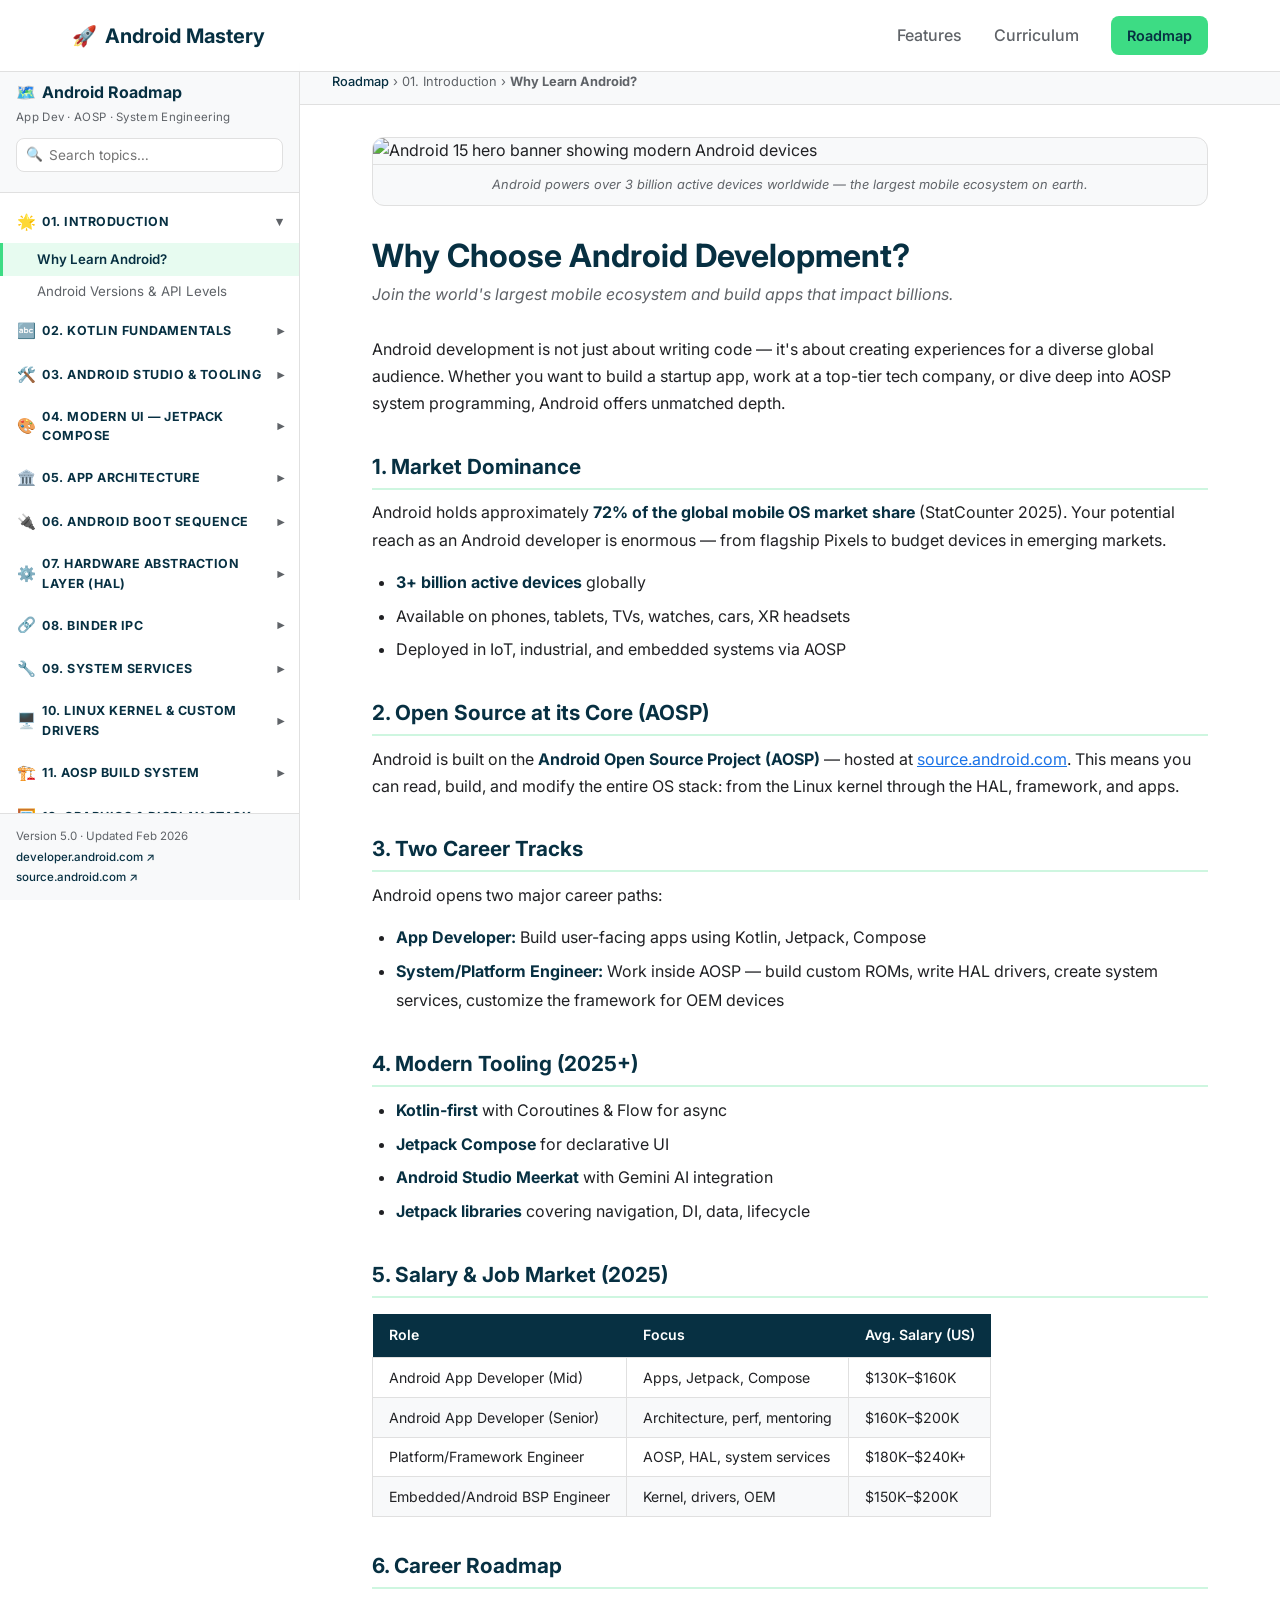
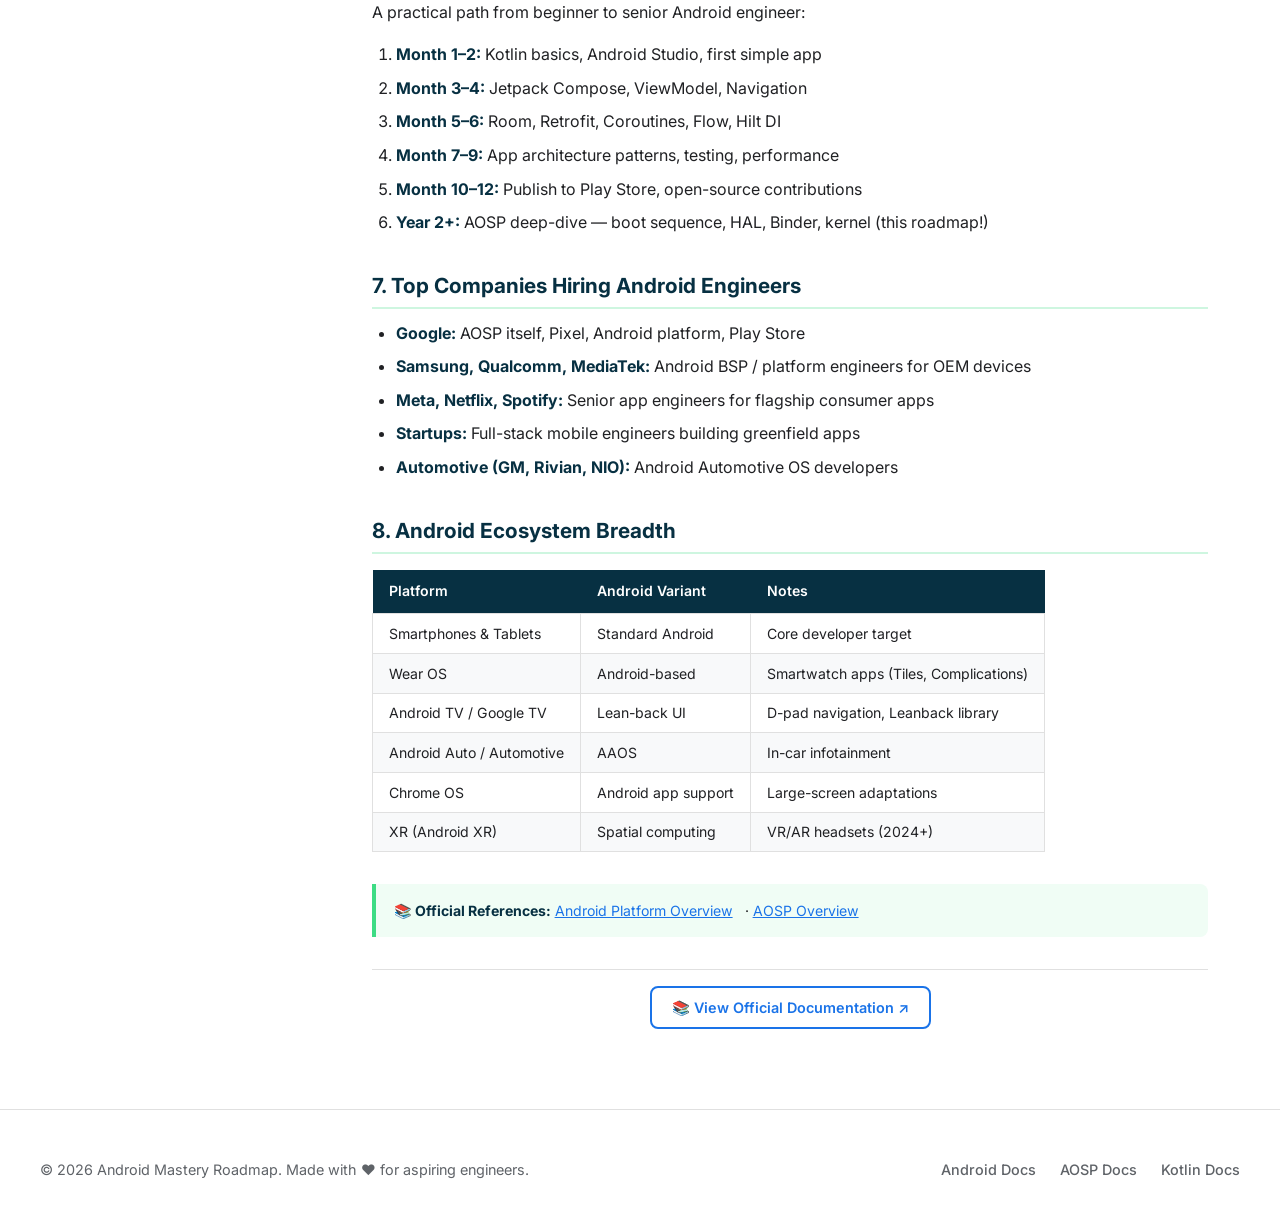
==== roadmap.html @ 329abbb8 "Initial commit for android roadmap" ====
<!DOCTYPE html>
<html lang="en">
<head>
    <meta charset="UTF-8">
    <meta name="viewport" content="width=device-width, initial-scale=1.0">
    <title>Android & AOSP Roadmap 2026 | Full Developer Guide</title>
    <link rel="stylesheet" href="css/style.css">
    <link href="https://fonts.googleapis.com/css2?family=Inter:wght@300;400;500;600;700;800&family=Fira+Code:wght@400;500&display=swap" rel="stylesheet">
</head>
<body class="roadmap-page">

    <!-- ===== NAVBAR (matches index.html) ===== -->
    <header class="navbar">
        <div class="nav-container">
            <a href="index.html" class="logo">
                <span class="logo-icon">🚀</span>
                Android Mastery
            </a>
            <nav class="nav-links">
                <a href="index.html#features">Features</a>
                <a href="index.html#curriculum">Curriculum</a>
                <a href="roadmap.html" class="btn btn-primary btn-sm">Roadmap</a>
            </nav>
        </div>
    </header>

    <!-- ===== ROADMAP APP SHELL ===== -->
    <div class="app-container">

        <!-- LEFT SIDEBAR — Table of Contents -->
        <aside class="sidebar">
            <div class="sidebar-header">
                <h2 class="sidebar-title">
                    <span>🗺️</span> Android Roadmap
                </h2>
                <p class="sidebar-subtitle">App Dev · AOSP · System Engineering</p>
                <div class="search-wrapper">
                    <span class="search-icon">🔍</span>
                    <input type="text" id="searchInput" placeholder="Search topics…" autocomplete="off">
                </div>
            </div>

            <!-- TOC populated by script.js -->
            <nav class="toc-container" id="tocContainer" aria-label="Roadmap navigation"></nav>

            <div class="sidebar-footer">
                <p>Version 5.0 · Updated Feb 2026</p>
                <a href="https://developer.android.com" target="_blank" rel="noopener">
                    developer.android.com ↗
                </a>
                <br>
                <a href="https://source.android.com" target="_blank" rel="noopener">
                    source.android.com ↗
                </a>
            </div>
        </aside>

        <!-- MAIN CONTENT -->
        <main class="main-content" role="main">

            <header class="content-header">
                <div class="breadcrumb" id="breadcrumb">
                    <a href="roadmap.html">Roadmap</a> › Select a topic
                </div>
            </header>

            <!-- Topic content injected here by script.js -->
            <article class="content-body" id="contentBody" aria-live="polite">
                <!-- default welcome card -->
                <div class="welcome-card">
                    <div class="welcome-icon">🚀</div>
                    <h1>Android & AOSP Roadmap 2026</h1>
                    <p>A complete guide from <strong>app development</strong> to <strong>AOSP system engineering</strong>.</p>
                    <p>Select any topic from the sidebar to begin. Topics are organized from beginner-friendly Kotlin basics
                       all the way to advanced AOSP internals — boot sequence, custom kernel drivers, HAL, Binder IPC,
                       system services, SELinux, and more.</p>
                    <div class="welcome-topics">
                        <span class="welcome-tag">🔤 Kotlin</span>
                        <span class="welcome-tag">🎨 Compose</span>
                        <span class="welcome-tag">🏛️ Architecture</span>
                        <span class="welcome-tag">🔌 Boot Sequence</span>
                        <span class="welcome-tag">⚙️ HAL</span>
                        <span class="welcome-tag">🔗 Binder IPC</span>
                        <span class="welcome-tag">🔧 System Services</span>
                        <span class="welcome-tag">🖥️ Kernel Drivers</span>
                        <span class="welcome-tag">🔒 SELinux</span>
                        <span class="welcome-tag">🏗️ AOSP Build</span>
                    </div>
                </div>
            </article>

            <!-- Copy toast -->
            <div class="toast-notification" id="copyToast" role="status" aria-live="polite">
                ✨ Code copied!
            </div>
        </main>
    </div>

    <!-- ===== FOOTER (matches index.html) ===== -->
    <footer class="footer roadmap-footer">
        <div class="footer-container">
            <p>&copy; 2026 Android Mastery Roadmap. Made with ❤️ for aspiring engineers.</p>
            <div class="footer-links">
                <a href="https://developer.android.com" target="_blank" rel="noopener">Android Docs</a>
                <a href="https://source.android.com" target="_blank" rel="noopener">AOSP Docs</a>
                <a href="https://kotlinlang.org" target="_blank" rel="noopener">Kotlin Docs</a>
            </div>
        </div>
    </footer>

    <!-- Data first, then logic -->
    <script src="js/roadmap-data.js"></script>
    <script src="js/script.js"></script>
</body>
</html>
---- css/style.css ----
:root {
    --primary: #3ddc84; /* Android Green */
    --primary-hover: #35c475;
    --primary-dark: #073042; /* Android Navy */
    --bg-color: #ffffff;
    --bg-light: #f8f9fa;
    --text-main: #202124;
    --text-muted: #5f6368;
    --border: #e0e0e0;
    --radius: 12px;
}

* { box-sizing: border-box; margin: 0; padding: 0; }

body {
    font-family: 'Inter', sans-serif;
    background-color: var(--bg-color);
    color: var(--text-main);
    line-height: 1.6;
    -webkit-font-smoothing: antialiased;
}

/* Typography */
h1, h2, h3, h4 { color: var(--primary-dark); font-weight: 700; }
a { text-decoration: none; color: inherit; transition: color 0.2s; }

/* Buttons */
.btn {
    display: inline-flex;
    align-items: center;
    justify-content: center;
    padding: 0.8rem 1.5rem;
    border-radius: 8px;
    font-weight: 600;
    cursor: pointer;
    transition: all 0.2s ease;
    border: none;
    font-size: 1rem;
}
.btn-primary { background-color: var(--primary); color: var(--primary-dark); }
.btn-primary:hover { background-color: var(--primary-hover); transform: translateY(-2px); box-shadow: 0 4px 12px rgba(61, 220, 132, 0.3); }
.btn-secondary { background-color: #e8f0fe; color: #1a73e8; }
.btn-secondary:hover { background-color: #d2e3fc; transform: translateY(-2px); }
.btn-sm { padding: 0.5rem 1rem; font-size: 0.9rem; }
.btn-lg { padding: 1rem 2rem; font-size: 1.1rem; }

/* Navigation */
.navbar {
    position: fixed;
    top: 0; width: 100%;
    background: rgba(255, 255, 255, 0.9);
    backdrop-filter: blur(10px);
    border-bottom: 1px solid var(--border);
    z-index: 100;
}
.nav-container {
    max-width: 1200px;
    margin: 0 auto;
    padding: 1rem 2rem;
    display: flex;
    justify-content: space-between;
    align-items: center;
}
.logo { font-size: 1.25rem; font-weight: 700; color: var(--primary-dark); display: flex; align-items: center; gap: 0.5rem; }
.nav-links { display: flex; align-items: center; gap: 2rem; }
.nav-links a:not(.btn) { color: var(--text-muted); font-weight: 500; }
.nav-links a:not(.btn):hover { color: var(--primary-dark); }

/* Layout Utilities */
.section { padding: 6rem 2rem; }
.bg-light { background-color: var(--bg-light); }
.section-container { max-width: 1200px; margin: 0 auto; }
.section-header { text-align: center; max-width: 600px; margin: 0 auto 4rem; }
.section-header h2 { font-size: 2.5rem; margin-bottom: 1rem; letter-spacing: -0.5px; }
.section-header p { font-size: 1.1rem; color: var(--text-muted); }
.grid { display: grid; gap: 2rem; }

/* Hero Section */
.hero {
    padding: 12rem 2rem 8rem;
    text-align: center;
    background: radial-gradient(circle at center, rgba(61, 220, 132, 0.05) 0%, transparent 70%);
}
.hero-content { max-width: 800px; margin: 0 auto; }
.badge {
    display: inline-block;
    padding: 0.4rem 1rem;
    background: #e8f0fe;
    color: #1a73e8;
    border-radius: 20px;
    font-size: 0.85rem;
    font-weight: 600;
    margin-bottom: 1.5rem;
}
.hero h1 { font-size: 4rem; line-height: 1.1; margin-bottom: 1.5rem; letter-spacing: -1px; }
.hero .highlight { color: var(--primary); }
.hero p { font-size: 1.25rem; color: var(--text-muted); margin-bottom: 2.5rem; max-width: 650px; margin-inline: auto; }
.hero-actions { display: flex; justify-content: center; gap: 1rem; }

/* Features Grid */
.features-grid { grid-template-columns: repeat(auto-fit, minmax(300px, 1fr)); }
.card {
    background: var(--bg-color);
    padding: 2rem;
    border-radius: var(--radius);
    border: 1px solid var(--border);
    transition: all 0.3s ease;
}
.card:hover { transform: translateY(-5px); box-shadow: 0 12px 24px rgba(0,0,0,0.06); border-color: var(--primary); }
.card-icon { font-size: 2.5rem; margin-bottom: 1rem; }
.feature-card h3 { font-size: 1.25rem; margin-bottom: 0.75rem; }
.feature-card p { color: var(--text-muted); font-size: 0.95rem; }

/* Tech Grid */
.tech-grid { grid-template-columns: repeat(auto-fit, minmax(250px, 1fr)); gap: 1.5rem; }
.tech-item {
    padding: 1.5rem;
    background: white;
    border-left: 4px solid var(--primary-dark);
    border-radius: 4px 8px 8px 4px;
    box-shadow: 0 2px 8px rgba(0,0,0,0.04);
}
.tech-item h4 { margin-bottom: 0.5rem; font-size: 1.1rem; }
.tech-item p { color: var(--text-muted); font-size: 0.9rem; margin: 0; }

/* Pro Tip CTA */
.pro-tip-box {
    background: var(--primary-dark);
    border-radius: 16px;
    padding: 4rem 2rem;
    text-align: center;
    color: white;
    position: relative;
    overflow: hidden;
}
.pro-tip-content { position: relative; z-index: 2; max-width: 600px; margin: 0 auto; }
.pro-tip-content h3 { color: var(--primary); font-size: 2rem; margin-bottom: 1rem; }
.pro-tip-content p { font-size: 1.1rem; margin-bottom: 2rem; opacity: 0.9; }

/* Footer */
.footer { padding: 3rem 2rem; border-top: 1px solid var(--border); background: var(--bg-color); }
.footer-container { max-width: 1200px; margin: 0 auto; display: flex; justify-content: space-between; align-items: center; flex-wrap: wrap; gap: 1rem; }
.footer p { color: var(--text-muted); font-size: 0.9rem; }
.footer-links { display: flex; gap: 1.5rem; }
.footer-links a { color: var(--text-muted); font-size: 0.9rem; font-weight: 500; }
.footer-links a:hover { color: var(--primary-dark); }

/* Responsive Adjustments */
@media (max-width: 768px) {
    .hero h1 { font-size: 2.5rem; }
    .hero p { font-size: 1.1rem; }
    .hero-actions { flex-direction: column; }
    .nav-links { display: none; }
    .footer-container { flex-direction: column; text-align: center; }
}

/* ================================================================
   ROADMAP PAGE STYLES
   Shared design tokens with index.html (colors, fonts, navbar)
================================================================= */

/* ---- Page shell ---- */
body.roadmap-page {
    display: flex;
    flex-direction: column;
    min-height: 100vh;
}

.app-container {
    display: flex;
    flex: 1;
    margin-top: 60px;
    align-items: flex-start;   /* required for sticky sidebar */
}

/* ================================================================
   SIDEBAR
================================================================= */
.sidebar {
    position: sticky;
    top: 60px;               /* lock below fixed navbar */
    flex-shrink: 0;
    width: 300px;
    min-width: 280px;
    height: calc(100vh - 60px);
    background: #fff;
    border-right: 1px solid var(--border);
    display: flex;
    flex-direction: column;
    overflow: hidden;
}

.sidebar-header {
    padding: 1.25rem 1rem 0.75rem;
    border-bottom: 1px solid var(--border);
    background: var(--bg-light);
    flex-shrink: 0;
}

.sidebar-title {
    font-size: 1rem;
    font-weight: 700;
    color: var(--primary-dark);
    display: flex;
    align-items: center;
    gap: 0.4rem;
    margin-bottom: 0.15rem;
}

.sidebar-subtitle {
    font-size: 0.72rem;
    color: var(--text-muted);
    margin-bottom: 0.75rem;
    letter-spacing: 0.3px;
}

/* Search */
.search-wrapper {
    position: relative;
    margin-bottom: 0.5rem;
}
.search-icon {
    position: absolute;
    left: 0.6rem;
    top: 50%;
    transform: translateY(-50%);
    font-size: 0.85rem;
    pointer-events: none;
}
.search-wrapper input {
    width: 100%;
    padding: 0.5rem 0.75rem 0.5rem 2rem;
    border: 1px solid var(--border);
    border-radius: 8px;
    font-size: 0.85rem;
    font-family: inherit;
    background: #fff;
    color: var(--text-main);
    outline: none;
    transition: border-color 0.2s;
}
.search-wrapper input:focus { border-color: var(--primary); }

/* TOC container — scrollable */
.toc-container {
    flex: 1;
    overflow-y: auto;
    padding: 0.5rem 0 1rem;
}
.toc-container::-webkit-scrollbar { width: 4px; }
.toc-container::-webkit-scrollbar-track { background: transparent; }
.toc-container::-webkit-scrollbar-thumb { background: var(--border); border-radius: 4px; }

/* Category block */
.toc-category { margin-bottom: 2px; }

/* Category header — clickable */
.toc-category-header {
    display: flex;
    align-items: center;
    gap: 0.4rem;
    padding: 0.55rem 1rem 0.55rem 0.85rem;
    cursor: pointer;
    font-size: 0.78rem;
    font-weight: 700;
    color: var(--primary-dark);
    text-transform: uppercase;
    letter-spacing: 0.5px;
    border-left: 3px solid transparent;
    user-select: none;
    transition: background 0.15s;
}
.toc-category-header:hover { background: var(--bg-light); }

.toc-cat-icon { font-size: 0.95rem; flex-shrink: 0; }
.toc-cat-title { flex: 1; }
.toc-chevron {
    font-size: 0.8rem;
    color: var(--text-muted);
    transition: transform 0.2s;
    flex-shrink: 0;
}
.toc-category-header.collapsed .toc-chevron { transform: rotate(-90deg); }

/* Topic list */
.toc-topic-list {
    list-style: none;
    margin: 0;
    padding: 0;
    overflow: hidden;
    transition: max-height 0.25s ease;
}
.toc-topic-list.collapsed { display: none; }

/* Individual topic item */
.toc-item {
    padding: 0.45rem 1rem 0.45rem 2.1rem;
    font-size: 0.83rem;
    color: var(--text-muted);
    cursor: pointer;
    border-left: 3px solid transparent;
    transition: all 0.15s;
    line-height: 1.35;
    white-space: nowrap;
    overflow: hidden;
    text-overflow: ellipsis;
}
.toc-item:hover {
    background: rgba(61, 220, 132, 0.07);
    color: var(--primary-dark);
}
.toc-item.active {
    background: rgba(61, 220, 132, 0.12);
    color: var(--primary-dark);
    font-weight: 600;
    border-left-color: var(--primary);
}

/* Sidebar footer */
.sidebar-footer {
    padding: 0.75rem 1rem;
    border-top: 1px solid var(--border);
    font-size: 0.72rem;
    color: var(--text-muted);
    background: var(--bg-light);
    flex-shrink: 0;
    line-height: 1.8;
}
.sidebar-footer a {
    color: var(--primary-dark);
    font-weight: 500;
    text-decoration: none;
}
.sidebar-footer a:hover { color: var(--primary); }

/* ================================================================
   MAIN CONTENT AREA
================================================================= */
.main-content {
    flex: 1;
    min-width: 0;            /* prevent flex overflow */
    display: flex;
    flex-direction: column;
    background: var(--bg-color);
}

/* Breadcrumb */
.content-header { padding: 0.75rem 2rem; border-bottom: 1px solid var(--border); background: var(--bg-light); flex-shrink: 0; }
.breadcrumb { font-size: 0.8rem; color: var(--text-muted); }
.breadcrumb a { color: var(--primary-dark); font-weight: 500; }
.breadcrumb a:hover { color: var(--primary); }

/* Content body */
.content-body { padding: 2rem 2rem 4rem; max-width: 900px; margin: 0 auto; width: 100%; }

/* ================================================================
   TOPIC DETAIL
================================================================= */
.topic-detail { animation: fadeIn 0.25s ease; }

@keyframes fadeIn {
    from { opacity: 0; transform: translateY(8px); }
    to   { opacity: 1; transform: translateY(0); }
}
.fade-in { animation: fadeIn 0.25s ease; }

/* Hero image */
.topic-hero-image {
    width: 100%;
    border-radius: 12px;
    overflow: hidden;
    background: var(--bg-light);
    margin-bottom: 2rem;
    border: 1px solid var(--border);
}
.topic-hero-image img {
    width: 100%;
    height: auto;
    max-height: none;
    object-fit: contain;
    display: block;
}
.image-caption {
    padding: 0.6rem 1rem;
    font-size: 0.8rem;
    color: var(--text-muted);
    text-align: center;
    font-style: italic;
    border-top: 1px solid var(--border);
}

/* Topic text */
.topic-text-content h1 {
    font-size: 2rem;
    margin-bottom: 0.4rem;
    color: var(--primary-dark);
    line-height: 1.15;
}
.topic-text-content .subtitle {
    color: var(--text-muted);
    font-size: 1rem;
    margin-bottom: 1.75rem;
    font-style: italic;
}
.topic-text-content h2 {
    font-size: 1.3rem;
    margin: 2rem 0 0.6rem;
    color: var(--primary-dark);
    padding-bottom: 0.3rem;
    border-bottom: 2px solid rgba(61,220,132,0.25);
}
.topic-text-content h3 { font-size: 1.1rem; margin: 1.5rem 0 0.5rem; }
.topic-text-content p  { margin-bottom: 0.9rem; line-height: 1.7; }
.topic-text-content ul,
.topic-text-content ol { margin: 0.5rem 0 1rem 1.5rem; line-height: 1.8; }
.topic-text-content li { margin-bottom: 0.3rem; }
.topic-text-content strong { color: var(--primary-dark); }
.topic-text-content a { color: #1a73e8; text-decoration: underline; }
.topic-text-content code {
    background: rgba(61,220,132,0.12);
    color: var(--primary-dark);
    padding: 0.15em 0.4em;
    border-radius: 4px;
    font-family: 'Fira Code', monospace;
    font-size: 0.85em;
}

/* Tables inside topics — applies to both .topic-table class and any bare <table> */
.topic-table,
.topic-text-content table {
    width: 100%;
    border-collapse: collapse;
    margin: 1rem 0 1.5rem;
    font-size: 0.88rem;
    display: table;
}
.topic-table th,
.topic-text-content table th {
    background: var(--primary-dark);
    color: #fff;
    padding: 0.65rem 1rem;
    text-align: left;
    font-weight: 600;
    white-space: nowrap;
}
.topic-table td,
.topic-text-content table td {
    padding: 0.55rem 1rem;
    border: 1px solid var(--border);
    vertical-align: top;
    line-height: 1.5;
}
.topic-table tr:nth-child(even) td,
.topic-text-content table tr:nth-child(even) td { background: var(--bg-light); }
.topic-table tr:hover td,
.topic-text-content table tr:hover td { background: rgba(61,220,132,0.06); }

/* Responsive table scroll — prevents table from breaking layout on small screens */
.topic-text-content table {
    display: block;
    overflow-x: auto;
    -webkit-overflow-scrolling: touch;
}

/* Code block overflow fix */
.code-wrapper {
    overflow: visible;
}
.code-wrapper pre {
    border-radius: 0 0 10px 10px;
}

/* Code blocks */
.code-wrapper {
    margin: 1rem 0 1.5rem;
    border-radius: 10px;
    overflow: hidden;
    border: 1px solid var(--border);
    box-shadow: 0 2px 8px rgba(0,0,0,0.04);
}
.code-header {
    display: flex;
    justify-content: space-between;
    align-items: center;
    padding: 0.5rem 1rem;
    background: var(--primary-dark);
}
.lang-tag {
    font-size: 0.75rem;
    color: var(--primary);
    font-family: 'Fira Code', monospace;
    font-weight: 600;
    letter-spacing: 0.5px;
}
.copy-btn {
    background: rgba(255,255,255,0.1);
    color: #fff;
    border: none;
    padding: 0.25rem 0.65rem;
    border-radius: 5px;
    font-size: 0.75rem;
    cursor: pointer;
    transition: background 0.15s;
    font-family: inherit;
}
.copy-btn:hover { background: var(--primary); color: var(--primary-dark); }
.code-wrapper pre {
    margin: 0;
    padding: 1.2rem 1.25rem;
    background: #0d1117;
    color: #e6edf3;
    font-family: 'Fira Code', monospace;
    font-size: 0.83rem;
    line-height: 1.65;
    overflow-x: auto;
    white-space: pre;
}

/* Reference box */
.ref-box {
    margin: 2rem 0 0.5rem;
    padding: 0.85rem 1.1rem;
    background: rgba(61,220,132,0.08);
    border-left: 4px solid var(--primary);
    border-radius: 0 8px 8px 0;
    font-size: 0.88rem;
    line-height: 1.8;
}
.ref-box strong { color: var(--primary-dark); }
.ref-box a { color: #1a73e8; text-decoration: underline; margin-right: 0.5rem; }

/* Official ref footer link */
.official-ref-footer {
    margin-top: 2rem;
    padding: 1rem;
    text-align: center;
    border-top: 1px solid var(--border);
}
.official-ref-footer a {
    display: inline-flex;
    align-items: center;
    gap: 0.5rem;
    color: #1a73e8;
    font-weight: 600;
    font-size: 0.9rem;
    text-decoration: none;
    padding: 0.5rem 1.25rem;
    border: 2px solid #1a73e8;
    border-radius: 8px;
    transition: all 0.2s;
}
.official-ref-footer a:hover { background: #1a73e8; color: #fff; }

/* Welcome card */
.welcome-card {
    text-align: center;
    padding: 3rem 2rem;
    max-width: 680px;
    margin: 2rem auto;
}
.welcome-icon { font-size: 3.5rem; margin-bottom: 1rem; }
.welcome-card h1 { font-size: 1.8rem; margin-bottom: 0.75rem; }
.welcome-card p { color: var(--text-muted); margin-bottom: 0.75rem; line-height: 1.7; }
.welcome-topics {
    display: flex;
    flex-wrap: wrap;
    gap: 0.5rem;
    justify-content: center;
    margin-top: 1.5rem;
}
.welcome-tag {
    padding: 0.3rem 0.75rem;
    background: rgba(61,220,132,0.1);
    color: var(--primary-dark);
    border-radius: 20px;
    font-size: 0.8rem;
    font-weight: 600;
    border: 1px solid rgba(61,220,132,0.3);
}

/* Toast */
.toast-notification {
    position: fixed;
    bottom: 2rem;
    right: 2rem;
    background: var(--primary-dark);
    color: var(--primary);
    padding: 0.6rem 1.25rem;
    border-radius: 8px;
    font-size: 0.85rem;
    font-weight: 600;
    box-shadow: 0 4px 16px rgba(0,0,0,0.2);
    transform: translateY(100px);
    opacity: 0;
    transition: all 0.3s cubic-bezier(0.175,0.885,0.32,1.275);
    z-index: 1000;
    pointer-events: none;
}
.toast-notification.show { transform: translateY(0); opacity: 1; }

/* Roadmap footer — pinned at bottom */
.roadmap-footer { margin-top: auto; }

/* ================================================================
   RESPONSIVE
================================================================= */
@media (max-width: 900px) {
    .app-container { flex-direction: column; align-items: stretch; }
    .sidebar {
        position: static;    /* un-sticky on mobile */
        width: 100%;
        min-width: unset;
        height: auto;
        max-height: 50vh;
        border-right: none;
        border-bottom: 1px solid var(--border);
    }
    .content-body { padding: 1.25rem 1.25rem 3rem; }
    .topic-text-content h1 { font-size: 1.5rem; }
}

@media (max-width: 600px) {
    .topic-hero-image img { max-height: none; height: auto; }
    .code-wrapper pre { font-size: 0.75rem; }
    .welcome-card { padding: 2rem 1rem; }
}
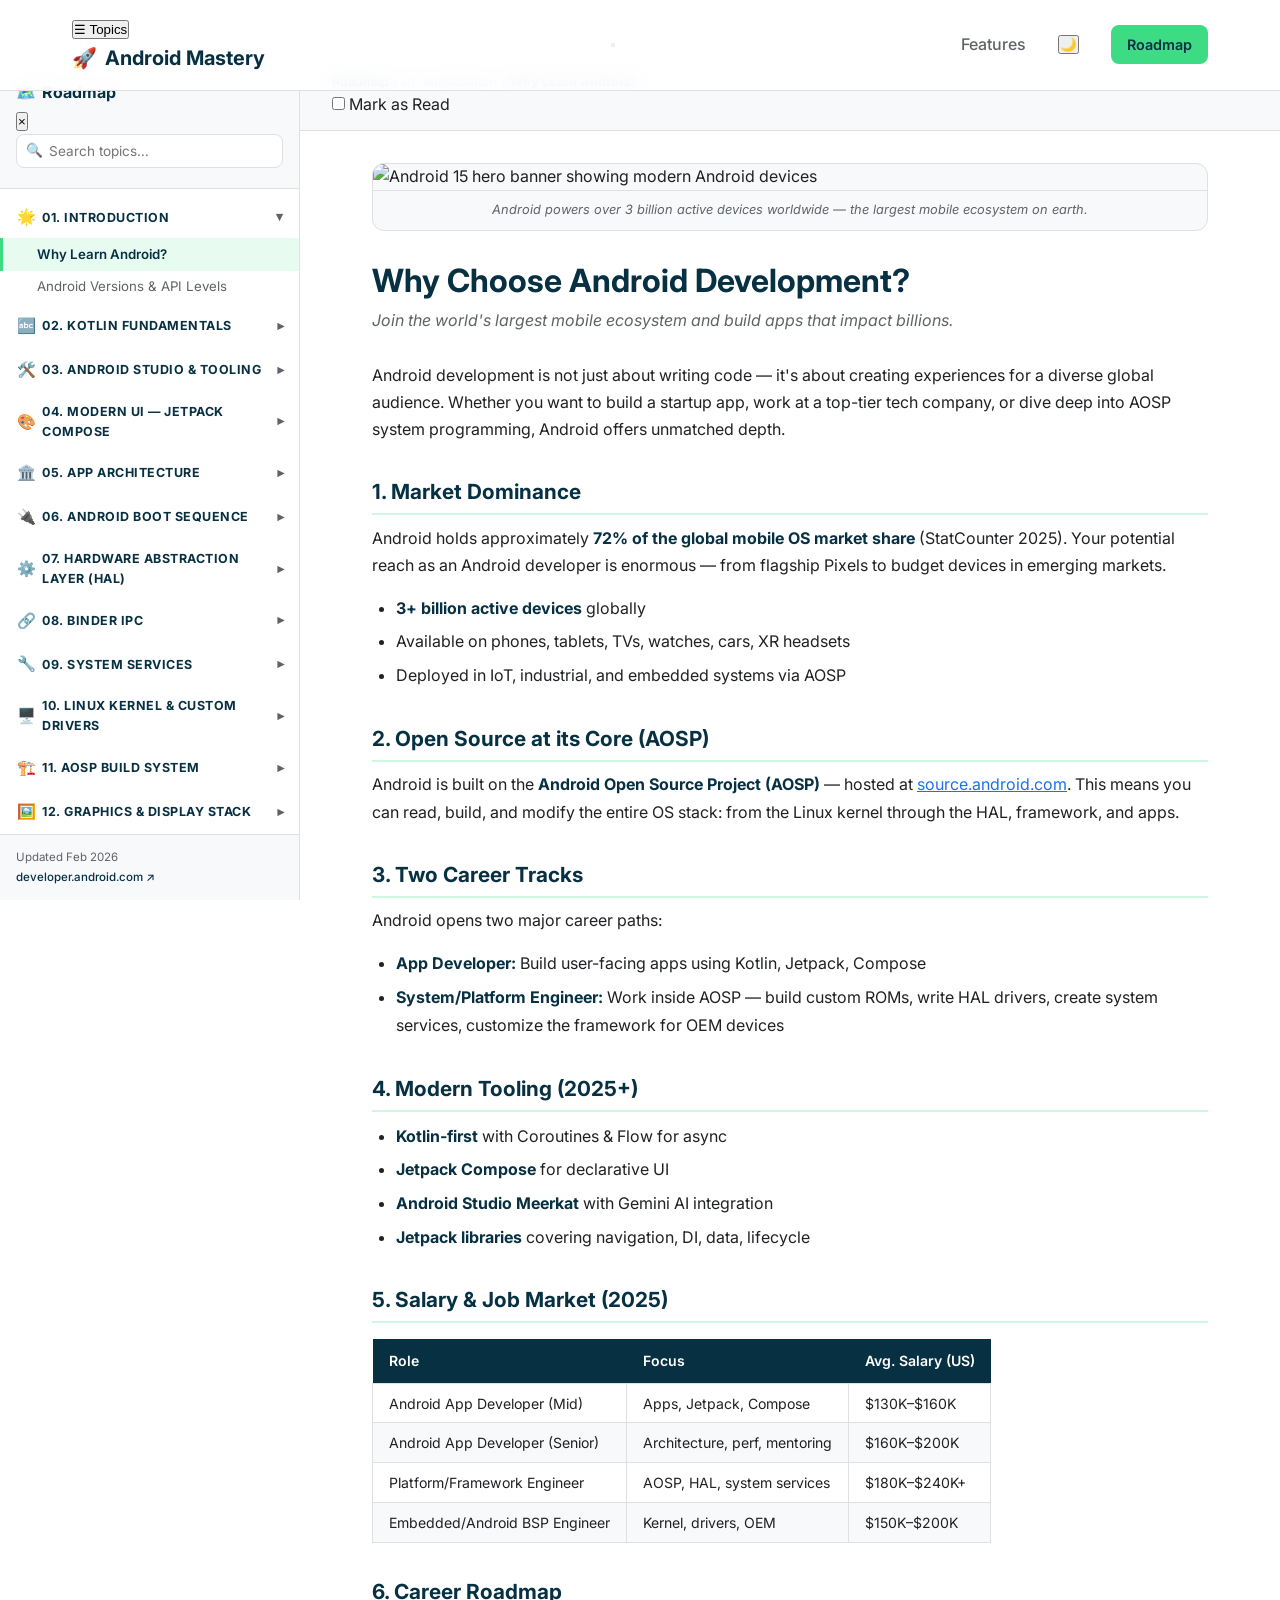
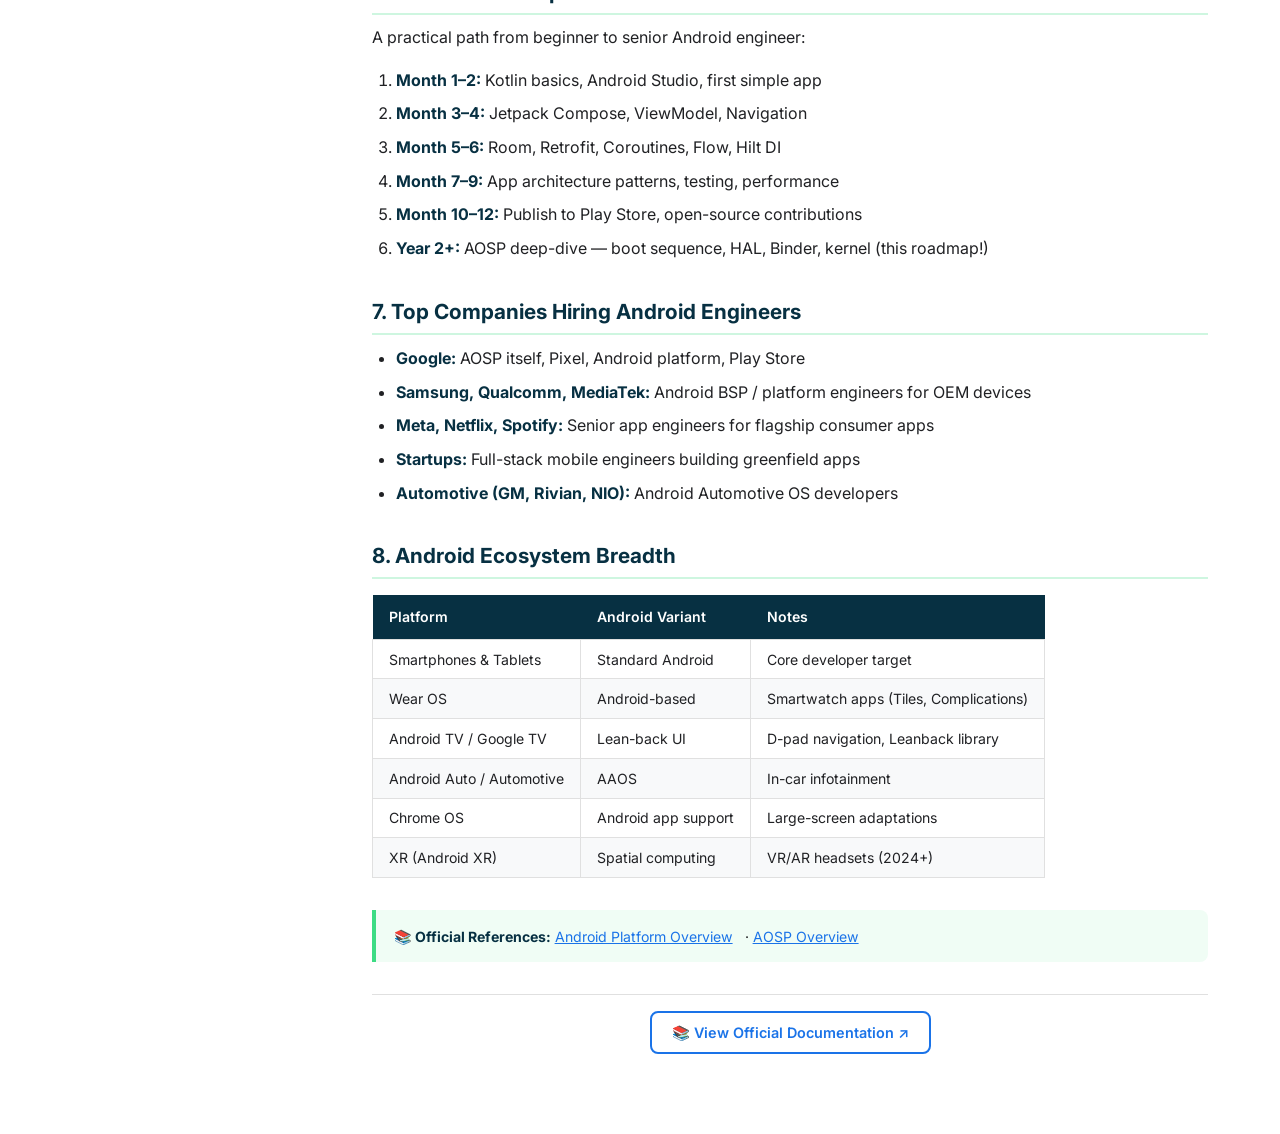
==== commit 3c2495be: "modifying pages part 1" ====
--- a/roadmap.html
+++ b/roadmap.html
@@ -3,112 +3,86 @@
 <head>
     <meta charset="UTF-8">
     <meta name="viewport" content="width=device-width, initial-scale=1.0">
-    <title>Android & AOSP Roadmap 2026 | Full Developer Guide</title>
+    <title>Android Roadmap 2026 | Developer Guide</title>
     <link rel="stylesheet" href="css/style.css">
     <link href="https://fonts.googleapis.com/css2?family=Inter:wght@300;400;500;600;700;800&family=Fira+Code:wght@400;500&display=swap" rel="stylesheet">
 </head>
 <body class="roadmap-page">
 
-    <!-- ===== NAVBAR (matches index.html) ===== -->
     <header class="navbar">
         <div class="nav-container">
-            <a href="index.html" class="logo">
-                <span class="logo-icon">🚀</span>
-                Android Mastery
-            </a>
+            <div class="nav-left">
+                <!-- Sidebar Toggle (Mobile Only) -->
+                <button id="sidebarToggle" class="sidebar-toggle-btn" aria-label="Toggle Topics">
+                    ☰ Topics
+                </button>
+                <a href="index.html" class="logo">
+                    <span class="logo-icon">🚀</span>
+                    <span class="logo-text">Android Mastery</span>
+                </a>
+            </div>
+            
+            <!-- Mobile Menu Toggle (Right) -->
+            <button class="mobile-menu-btn" aria-label="Toggle navigation">
+                <span></span><span></span><span></span>
+            </button>
+
             <nav class="nav-links">
                 <a href="index.html#features">Features</a>
-                <a href="index.html#curriculum">Curriculum</a>
+                <button class="theme-btn" id="theme-toggle" aria-label="Toggle Dark Mode">🌙</button>
                 <a href="roadmap.html" class="btn btn-primary btn-sm">Roadmap</a>
             </nav>
         </div>
     </header>
 
-    <!-- ===== ROADMAP APP SHELL ===== -->
     <div class="app-container">
+        <!-- Overlay for mobile when sidebar is open -->
+        <div class="sidebar-overlay" id="sidebarOverlay"></div>
 
-        <!-- LEFT SIDEBAR — Table of Contents -->
-        <aside class="sidebar">
+        <!-- LEFT SIDEBAR -->
+        <aside class="sidebar" id="sidebar">
             <div class="sidebar-header">
-                <h2 class="sidebar-title">
-                    <span>🗺️</span> Android Roadmap
-                </h2>
-                <p class="sidebar-subtitle">App Dev · AOSP · System Engineering</p>
+                <div class="sidebar-top-row">
+                    <h2 class="sidebar-title"><span>🗺️</span> Roadmap</h2>
+                    <button id="sidebarClose" class="sidebar-close-btn">&times;</button>
+                </div>
                 <div class="search-wrapper">
                     <span class="search-icon">🔍</span>
                     <input type="text" id="searchInput" placeholder="Search topics…" autocomplete="off">
                 </div>
             </div>
 
-            <!-- TOC populated by script.js -->
-            <nav class="toc-container" id="tocContainer" aria-label="Roadmap navigation"></nav>
+            <nav class="toc-container" id="tocContainer"></nav>
 
             <div class="sidebar-footer">
-                <p>Version 5.0 · Updated Feb 2026</p>
-                <a href="https://developer.android.com" target="_blank" rel="noopener">
-                    developer.android.com ↗
-                </a>
-                <br>
-                <a href="https://source.android.com" target="_blank" rel="noopener">
-                    source.android.com ↗
-                </a>
+                <p>Updated Feb 2026</p>
+                <a href="https://developer.android.com" target="_blank">developer.android.com ↗</a>
             </div>
         </aside>
 
         <!-- MAIN CONTENT -->
         <main class="main-content" role="main">
-
             <header class="content-header">
-                <div class="breadcrumb" id="breadcrumb">
-                    <a href="roadmap.html">Roadmap</a> › Select a topic
+                <div class="header-left">
+                     <div class="breadcrumb" id="breadcrumb">Roadmap › Introduction</div>
+                </div>
+                <!-- NEW: Progress Controls -->
+                <div class="header-right">
+                     <div class="progress-wrapper">
+                         <input type="checkbox" id="markComplete" class="progress-checkbox">
+                         <label for="markComplete" class="progress-label">Mark as Read</label>
+                     </div>
                 </div>
             </header>
-
-            <!-- Topic content injected here by script.js -->
-            <article class="content-body" id="contentBody" aria-live="polite">
-                <!-- default welcome card -->
-                <div class="welcome-card">
-                    <div class="welcome-icon">🚀</div>
-                    <h1>Android & AOSP Roadmap 2026</h1>
-                    <p>A complete guide from <strong>app development</strong> to <strong>AOSP system engineering</strong>.</p>
-                    <p>Select any topic from the sidebar to begin. Topics are organized from beginner-friendly Kotlin basics
-                       all the way to advanced AOSP internals — boot sequence, custom kernel drivers, HAL, Binder IPC,
-                       system services, SELinux, and more.</p>
-                    <div class="welcome-topics">
-                        <span class="welcome-tag">🔤 Kotlin</span>
-                        <span class="welcome-tag">🎨 Compose</span>
-                        <span class="welcome-tag">🏛️ Architecture</span>
-                        <span class="welcome-tag">🔌 Boot Sequence</span>
-                        <span class="welcome-tag">⚙️ HAL</span>
-                        <span class="welcome-tag">🔗 Binder IPC</span>
-                        <span class="welcome-tag">🔧 System Services</span>
-                        <span class="welcome-tag">🖥️ Kernel Drivers</span>
-                        <span class="welcome-tag">🔒 SELinux</span>
-                        <span class="welcome-tag">🏗️ AOSP Build</span>
-                    </div>
-                </div>
+        
+            <article class="content-body" id="contentBody">
+                <!-- Content injected via JS -->
             </article>
-
-            <!-- Copy toast -->
-            <div class="toast-notification" id="copyToast" role="status" aria-live="polite">
-                ✨ Code copied!
-            </div>
+        
+            <div class="toast-notification" id="copyToast">✨ Code copied!</div>
         </main>
     </div>
 
-    <!-- ===== FOOTER (matches index.html) ===== -->
-    <footer class="footer roadmap-footer">
-        <div class="footer-container">
-            <p>&copy; 2026 Android Mastery Roadmap. Made with ❤️ for aspiring engineers.</p>
-            <div class="footer-links">
-                <a href="https://developer.android.com" target="_blank" rel="noopener">Android Docs</a>
-                <a href="https://source.android.com" target="_blank" rel="noopener">AOSP Docs</a>
-                <a href="https://kotlinlang.org" target="_blank" rel="noopener">Kotlin Docs</a>
-            </div>
-        </div>
-    </footer>
-
-    <!-- Data first, then logic -->
     <script src="js/roadmap-data.js"></script>
     <script src="js/script.js"></script>
 </body>
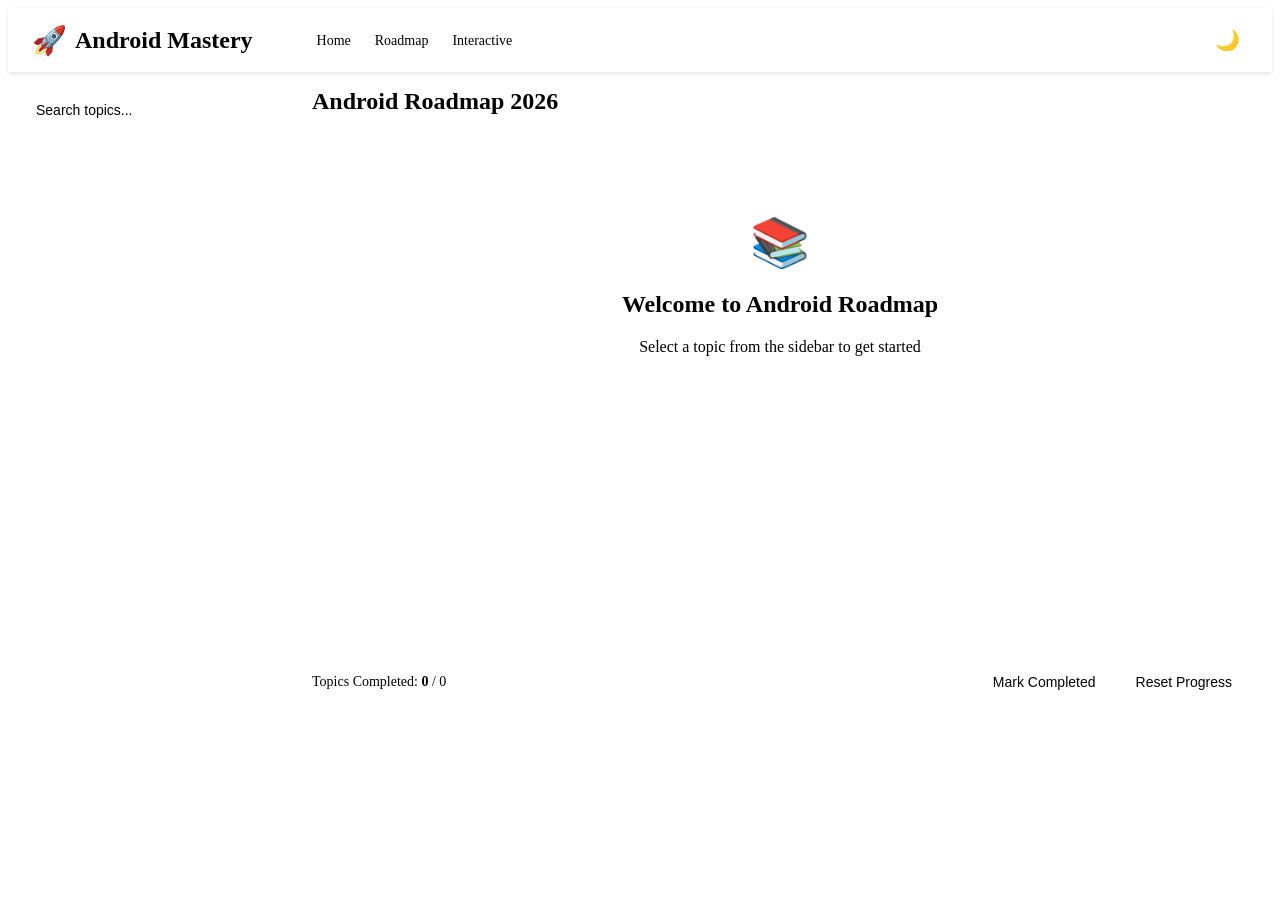
==== commit 95d4b887: "Revamp Android Roadmap 2026 page layout and styles Updated the Android Roadmap page with new metadat" ====
--- a/roadmap.html
+++ b/roadmap.html
@@ -3,87 +3,589 @@
 <head>
     <meta charset="UTF-8">
     <meta name="viewport" content="width=device-width, initial-scale=1.0">
-    <title>Android Roadmap 2026 | Developer Guide</title>
-    <link rel="stylesheet" href="css/style.css">
+    <meta name="description" content="Complete Android Development Roadmap 2026 - Master modern Android development with comprehensive guides">
+    <meta name="keywords" content="Android, Roadmap, Development, Learning Path, Kotlin, MVVM, Jetpack">
+    <meta name="theme-color" content="#3DDC84">
+    <title>Android Roadmap 2026 | Complete Development Guide</title>
+    <link rel="stylesheet" href="css/style-modern.css">
     <link href="https://fonts.googleapis.com/css2?family=Inter:wght@300;400;500;600;700;800&family=Fira+Code:wght@400;500&display=swap" rel="stylesheet">
+    <style>
+        /* Navigation Bar */
+        .roadmap-navbar {
+            background-color: var(--bg-secondary);
+            border-bottom: 1px solid var(--border-color);
+            padding: 0 24px;
+            height: 64px;
+            display: flex;
+            justify-content: space-between;
+            align-items: center;
+            position: sticky;
+            top: 0;
+            z-index: 1000;
+            box-shadow: 0 2px 4px rgba(0, 0, 0, 0.1);
+        }
+
+        .roadmap-navbar-left {
+            display: flex;
+            align-items: center;
+            gap: 24px;
+        }
+
+        .roadmap-logo {
+            font-size: 24px;
+            font-weight: 700;
+            color: var(--accent-primary);
+            text-decoration: none;
+            display: flex;
+            align-items: center;
+            gap: 8px;
+        }
+
+        .roadmap-logo-icon {
+            font-size: 28px;
+        }
+
+        .roadmap-nav-links {
+            display: flex;
+            gap: 24px;
+            list-style: none;
+        }
+
+        .roadmap-nav-links a {
+            color: var(--text-secondary);
+            text-decoration: none;
+            font-weight: 500;
+            font-size: 14px;
+            transition: color 0.2s;
+        }
+
+        .roadmap-nav-links a:hover {
+            color: var(--accent-primary);
+        }
+
+        .roadmap-navbar-right {
+            display: flex;
+            align-items: center;
+            gap: 16px;
+        }
+
+        .roadmap-navbar-right .theme-btn {
+            background: none;
+            border: none;
+            font-size: 20px;
+            cursor: pointer;
+            padding: 8px;
+            border-radius: 8px;
+            transition: background-color 0.2s;
+        }
+
+        .roadmap-navbar-right .theme-btn:hover {
+            background-color: var(--bg-tertiary);
+        }
+
+        .roadmap-main-content {
+            display: grid;
+            grid-template-columns: 280px 1fr;
+            gap: 0;
+            min-height: calc(100vh - 64px);
+            background-color: var(--bg-primary);
+            color: var(--text-primary);
+        }
+
+        .roadmap-page {
+            display: flex;
+            flex-direction: column;
+            min-height: 100vh;
+            background-color: var(--bg-primary);
+            color: var(--text-primary);
+        }
+
+        .roadmap-sidebar {
+            background-color: var(--bg-secondary);
+            border-right: 1px solid var(--border-color);
+            padding: 20px 0;
+            overflow-y: auto;
+            max-height: 100vh;
+            position: sticky;
+            top: 0;
+        }
+
+        .sidebar-search {
+            padding: 0 16px 16px;
+            margin-bottom: 16px;
+        }
+
+        .sidebar-search input {
+            width: 100%;
+            padding: 10px 12px;
+            border: 1px solid var(--border-color);
+            border-radius: 8px;
+            background-color: var(--bg-primary);
+            color: var(--text-primary);
+            font-size: 14px;
+        }
+
+        .sidebar-search input::placeholder {
+            color: var(--text-secondary);
+        }
+
+        .sidebar-section {
+            margin-bottom: 8px;
+        }
+
+        .sidebar-category {
+            padding: 12px 16px;
+            cursor: pointer;
+            user-select: none;
+            transition: all 0.2s;
+            border-left: 3px solid transparent;
+            font-weight: 500;
+            font-size: 14px;
+        }
+
+        .sidebar-category:hover {
+            background-color: var(--bg-tertiary);
+            border-left-color: var(--accent-primary);
+        }
+
+        .sidebar-category.active {
+            background-color: var(--bg-tertiary);
+            border-left-color: var(--accent-primary);
+            color: var(--accent-primary);
+        }
+
+        .sidebar-topic {
+            padding: 8px 32px 8px 40px;
+            cursor: pointer;
+            font-size: 13px;
+            color: var(--text-secondary);
+            transition: all 0.2s;
+            border-left: 2px solid transparent;
+        }
+
+        .sidebar-topic:hover {
+            background-color: var(--bg-tertiary);
+            color: var(--text-primary);
+        }
+
+        .sidebar-topic.active {
+            background-color: var(--bg-tertiary);
+            color: var(--accent-primary);
+            border-left-color: var(--accent-primary);
+        }
+
+        .content-wrapper {
+            display: flex;
+            flex-direction: column;
+            overflow-y: auto;
+        }
+
+        .content-header {
+            background-color: var(--bg-secondary);
+            border-bottom: 1px solid var(--border-color);
+            padding: 16px 24px;
+            display: flex;
+            justify-content: space-between;
+            align-items: center;
+            position: sticky;
+            top: 0;
+            z-index: 10;
+        }
+
+        .content-title {
+            margin: 0;
+            font-size: 24px;
+            font-weight: 700;
+        }
+
+        .theme-btn {
+            background: none;
+            border: none;
+            font-size: 20px;
+            cursor: pointer;
+            padding: 8px;
+            border-radius: 8px;
+            transition: background-color 0.2s;
+        }
+
+        .theme-btn:hover {
+            background-color: var(--bg-tertiary);
+        }
+
+        .content-body {
+            padding: 24px;
+            flex: 1;
+        }
+
+        .topic-empty {
+            text-align: center;
+            padding: 60px 20px;
+            color: var(--text-secondary);
+        }
+
+        .topic-empty-icon {
+            font-size: 48px;
+            margin-bottom: 16px;
+        }
+
+        .topic-header {
+            display: flex;
+            justify-content: space-between;
+            align-items: start;
+            margin-bottom: 24px;
+            gap: 16px;
+        }
+
+        .topic-meta {
+            display: flex;
+            gap: 16px;
+            flex-wrap: wrap;
+            margin-bottom: 16px;
+        }
+
+        .topic-badge {
+            display: inline-flex;
+            align-items: center;
+            gap: 6px;
+            padding: 6px 12px;
+            border-radius: 6px;
+            font-size: 13px;
+            font-weight: 500;
+            background-color: var(--bg-tertiary);
+            color: var(--text-primary);
+        }
+
+        .topic-badge.difficulty-beginner {
+            background-color: rgba(61, 220, 132, 0.2);
+            color: #3DDC84;
+        }
+
+        .topic-badge.difficulty-intermediate {
+            background-color: rgba(255, 184, 1, 0.2);
+            color: #FFB801;
+        }
+
+        .topic-badge.difficulty-advanced {
+            background-color: rgba(255, 53, 69, 0.2);
+            color: #FF3545;
+        }
+
+        .topic-content {
+            display: flex;
+            flex-direction: column;
+            gap: 24px;
+        }
+
+        .topic-section {
+            border-left: 3px solid var(--accent-primary);
+            padding-left: 20px;
+        }
+
+        .topic-section h3 {
+            margin: 0 0 12px 0;
+            font-size: 18px;
+            font-weight: 600;
+            color: var(--text-primary);
+        }
+
+        .topic-section p {
+            margin: 0 0 12px 0;
+            line-height: 1.6;
+            color: var(--text-secondary);
+        }
+
+        .topic-section pre {
+            background-color: var(--bg-tertiary);
+            padding: 16px;
+            border-radius: 8px;
+            overflow-x: auto;
+            margin: 12px 0;
+            font-family: 'Fira Code', monospace;
+            font-size: 13px;
+        }
+
+        .topic-section code {
+            font-family: 'Fira Code', monospace;
+        }
+
+        .topic-section table {
+            width: 100%;
+            border-collapse: collapse;
+            margin: 12px 0;
+            font-size: 14px;
+        }
+
+        .topic-section table th,
+        .topic-section table td {
+            padding: 12px;
+            text-align: left;
+            border-bottom: 1px solid var(--border-color);
+        }
+
+        .topic-section table th {
+            background-color: var(--bg-tertiary);
+            font-weight: 600;
+        }
+
+        .topic-section ul {
+            margin: 12px 0;
+            padding-left: 20px;
+        }
+
+        .topic-section li {
+            margin-bottom: 8px;
+            line-height: 1.6;
+        }
+
+        .progress-tracker {
+            background-color: var(--bg-secondary);
+            border-bottom: 1px solid var(--border-color);
+            padding: 16px 24px;
+            display: flex;
+            justify-content: space-between;
+            align-items: center;
+        }
+
+        .progress-info {
+            font-size: 14px;
+            color: var(--text-secondary);
+        }
+
+        .progress-count {
+            font-weight: 600;
+            color: var(--accent-primary);
+        }
+
+        .btn-group {
+            display: flex;
+            gap: 8px;
+        }
+
+        .btn-secondary {
+            padding: 8px 16px;
+            border: 1px solid var(--border-color);
+            background-color: var(--bg-primary);
+            color: var(--text-primary);
+            border-radius: 8px;
+            cursor: pointer;
+            font-size: 14px;
+            font-weight: 500;
+            transition: all 0.2s;
+        }
+
+        .btn-secondary:hover {
+            background-color: var(--bg-tertiary);
+            border-color: var(--accent-primary);
+        }
+
+        .toast {
+            position: fixed;
+            bottom: 20px;
+            right: 20px;
+            background-color: var(--accent-primary);
+            color: var(--bg-primary);
+            padding: 16px 20px;
+            border-radius: 8px;
+            font-size: 14px;
+            font-weight: 500;
+            box-shadow: 0 4px 12px rgba(61, 220, 132, 0.3);
+            animation: slideInRight 0.3s ease-out;
+            z-index: 1000;
+        }
+
+        @keyframes slideInRight {
+            from {
+                transform: translateX(400px);
+                opacity: 0;
+            }
+            to {
+                transform: translateX(0);
+                opacity: 1;
+            }
+        }
+
+        /* Responsive Design */
+        @media (max-width: 1024px) {
+            .roadmap-main-content {
+                grid-template-columns: 240px 1fr;
+            }
+
+            .roadmap-nav-links {
+                display: none;
+            }
+            
+            .roadmap-navbar {
+                padding: 0 16px;
+            }
+        }
+
+        @media (max-width: 768px) {
+            .roadmap-main-content {
+                grid-template-columns: 1fr;
+            }
+
+            .roadmap-sidebar {
+                position: fixed;
+                left: -280px;
+                top: 64px;
+                width: 280px;
+                height: calc(100vh - 64px);
+                z-index: 100;
+                transition: left 0.3s;
+                box-shadow: 2px 0 8px rgba(0, 0, 0, 0.2);
+            }
+
+            .roadmap-sidebar.open {
+                left: 0;
+            }
+
+            .content-body {
+                padding: 16px;
+            }
+
+            .content-header {
+                padding: 12px 16px;
+            }
+
+            .content-title {
+                font-size: 18px;
+            }
+
+            .topic-meta {
+                flex-direction: column;
+            }
+
+            .topic-badge {
+                display: block;
+                text-align: center;
+            }
+
+            .roadmap-navbar {
+                padding: 0 12px;
+            }
+
+            .roadmap-navbar-left {
+                gap: 12px;
+            }
+
+            .roadmap-logo {
+                font-size: 20px;
+            }
+
+            .roadmap-logo-icon {
+                font-size: 24px;
+            }
+
+            .menu-toggle-btn {
+                display: flex !important;
+                background: none;
+                border: none;
+                font-size: 24px;
+                cursor: pointer;
+                color: var(--text-primary);
+            }
+        }
+
+        @media (max-width: 480px) {
+            .content-body {
+                padding: 12px;
+            }
+
+            .topic-section {
+                padding-left: 16px;
+            }
+
+            .topic-section pre {
+                font-size: 12px;
+                padding: 12px;
+            }
+
+            .roadmap-navbar-right {
+                gap: 8px;
+            }
+
+            .roadmap-navbar-right .theme-btn {
+                font-size: 18px;
+                padding: 6px;
+            }
+        }
+
+        .menu-toggle-btn {
+            display: none;
+            background: none;
+            border: none;
+            font-size: 24px;
+            cursor: pointer;
+            color: var(--text-primary);
+        }
+    </style>
 </head>
 <body class="roadmap-page">
-
-    <header class="navbar">
-        <div class="nav-container">
-            <div class="nav-left">
-                <!-- Sidebar Toggle (Mobile Only) -->
-                <button id="sidebarToggle" class="sidebar-toggle-btn" aria-label="Toggle Topics">
-                    ☰ Topics
-                </button>
-                <a href="index.html" class="logo">
-                    <span class="logo-icon">🚀</span>
-                    <span class="logo-text">Android Mastery</span>
-                </a>
+    <!-- Navigation Bar -->
+    <nav class="roadmap-navbar">
+        <div class="roadmap-navbar-left">
+            <button class="menu-toggle-btn" id="mobileMenuToggle">☰</button>
+            <a href="index-modern.html" class="roadmap-logo">
+                <span class="roadmap-logo-icon">🚀</span>
+                <span>Android Mastery</span>
+            </a>
+            <ul class="roadmap-nav-links">
+                <li><a href="index-modern.html">Home</a></li>
+                <li><a href="#roadmap" onclick="document.getElementById('contentBody').scrollIntoView()">Roadmap</a></li>
+                <li><a href="roadmap-modern.html">Interactive</a></li>
+            </ul>
+        </div>
+        <div class="roadmap-navbar-right">
+            <button class="theme-btn" id="theme-toggle" aria-label="Toggle Dark Mode">🌙</button>
+        </div>
+    </nav>
+
+    <!-- Main Content -->
+    <div class="roadmap-main-content">
+        <!-- Sidebar -->
+        <aside class="roadmap-sidebar" id="roadmapSidebar">
+            <div class="sidebar-search">
+                <input type="text" id="sidebarSearch" placeholder="Search topics...">
             </div>
-            
-            <!-- Mobile Menu Toggle (Right) -->
-            <button class="mobile-menu-btn" aria-label="Toggle navigation">
-                <span></span><span></span><span></span>
-            </button>
-
-            <nav class="nav-links">
-                <a href="index.html#features">Features</a>
-                <button class="theme-btn" id="theme-toggle" aria-label="Toggle Dark Mode">🌙</button>
-                <a href="roadmap.html" class="btn btn-primary btn-sm">Roadmap</a>
-            </nav>
-        </div>
-    </header>
-
-    <div class="app-container">
-        <!-- Overlay for mobile when sidebar is open -->
-        <div class="sidebar-overlay" id="sidebarOverlay"></div>
-
-        <!-- LEFT SIDEBAR -->
-        <aside class="sidebar" id="sidebar">
-            <div class="sidebar-header">
-                <div class="sidebar-top-row">
-                    <h2 class="sidebar-title"><span>🗺️</span> Roadmap</h2>
-                    <button id="sidebarClose" class="sidebar-close-btn">&times;</button>
-                </div>
-                <div class="search-wrapper">
-                    <span class="search-icon">🔍</span>
-                    <input type="text" id="searchInput" placeholder="Search topics…" autocomplete="off">
-                </div>
-            </div>
-
-            <nav class="toc-container" id="tocContainer"></nav>
-
-            <div class="sidebar-footer">
-                <p>Updated Feb 2026</p>
-                <a href="https://developer.android.com" target="_blank">developer.android.com ↗</a>
-            </div>
+            <div id="roadmapSidebarContent"></div>
         </aside>
 
-        <!-- MAIN CONTENT -->
-        <main class="main-content" role="main">
+        <!-- Content Area -->
+        <div class="content-wrapper">
+            <!-- Header -->
             <header class="content-header">
-                <div class="header-left">
-                     <div class="breadcrumb" id="breadcrumb">Roadmap › Introduction</div>
-                </div>
-                <!-- NEW: Progress Controls -->
-                <div class="header-right">
-                     <div class="progress-wrapper">
-                         <input type="checkbox" id="markComplete" class="progress-checkbox">
-                         <label for="markComplete" class="progress-label">Mark as Read</label>
-                     </div>
+                <div style="display: flex; align-items: center; gap: 12px;">
+                    <button class="btn-menu" id="menuToggle" style="display: none; background: none; border: none; font-size: 24px; cursor: pointer;">☰</button>
+                    <h1 class="content-title" id="contentTitle">Android Roadmap 2026</h1>
                 </div>
             </header>
-        
-            <article class="content-body" id="contentBody">
-                <!-- Content injected via JS -->
-            </article>
-        
-            <div class="toast-notification" id="copyToast">✨ Code copied!</div>
-        </main>
+
+        <!-- Content -->
+        <div class="content-body" id="contentBody">
+            <div class="topic-empty">
+                <div class="topic-empty-icon">📚</div>
+                <h2>Welcome to Android Roadmap</h2>
+                <p>Select a topic from the sidebar to get started</p>
+            </div>
+        </div>
+
+        <!-- Progress Tracker -->
+        <div class="progress-tracker">
+            <div class="progress-info">
+                Topics Completed: <span class="progress-count" id="completedCount">0</span> / <span id="totalCount">0</span>
+            </div>
+            <div class="btn-group">
+                <button class="btn-secondary" id="markCompletedBtn">Mark Completed</button>
+                <button class="btn-secondary" id="resetProgressBtn">Reset Progress</button>
+            </div>
+        </div>
     </div>
 
+    <!-- Toast Notification -->
+    <div id="toast"></div>
+
+    <!-- Scripts -->
     <script src="js/roadmap-data.js"></script>
-    <script src="js/script.js"></script>
+    <script src="js/modern.js"></script>
 </body>
-</html>+</html>
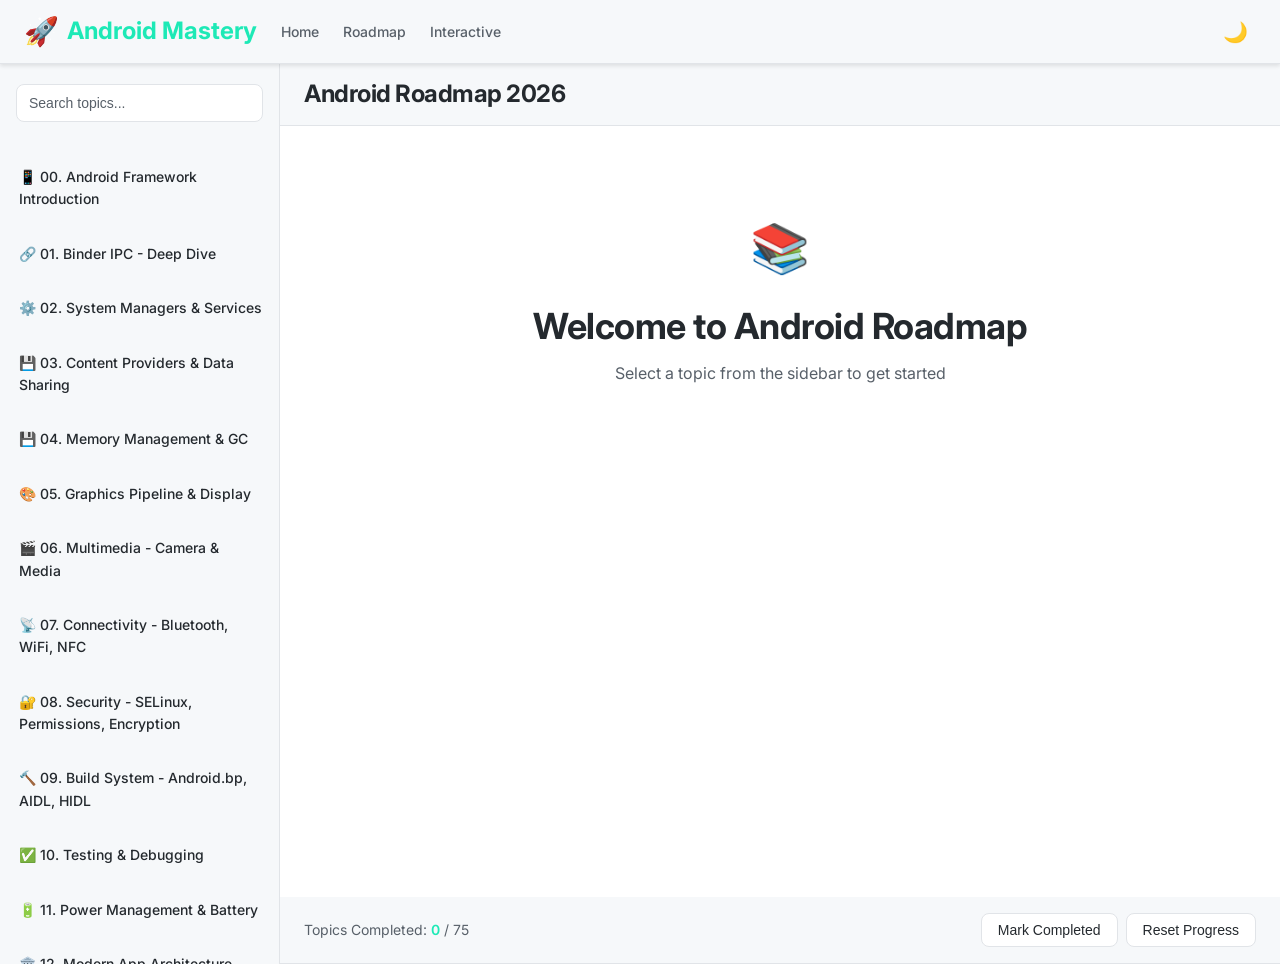
==== commit 743ae97a: "Update roadmap.html with new content and styles" ====
--- a/roadmap.html
+++ b/roadmap.html
@@ -7,7 +7,7 @@
     <meta name="keywords" content="Android, Roadmap, Development, Learning Path, Kotlin, MVVM, Jetpack">
     <meta name="theme-color" content="#3DDC84">
     <title>Android Roadmap 2026 | Complete Development Guide</title>
-    <link rel="stylesheet" href="css/style-modern.css">
+    <link rel="stylesheet" href="css/style.css">
     <link href="https://fonts.googleapis.com/css2?family=Inter:wght@300;400;500;600;700;800&family=Fira+Code:wght@400;500&display=swap" rel="stylesheet">
     <style>
         /* Navigation Bar */
@@ -525,14 +525,14 @@
     <nav class="roadmap-navbar">
         <div class="roadmap-navbar-left">
             <button class="menu-toggle-btn" id="mobileMenuToggle">☰</button>
-            <a href="index-modern.html" class="roadmap-logo">
+            <a href="index.html" class="roadmap-logo">
                 <span class="roadmap-logo-icon">🚀</span>
                 <span>Android Mastery</span>
             </a>
             <ul class="roadmap-nav-links">
-                <li><a href="index-modern.html">Home</a></li>
+                <li><a href="index.html">Home</a></li>
                 <li><a href="#roadmap" onclick="document.getElementById('contentBody').scrollIntoView()">Roadmap</a></li>
-                <li><a href="roadmap-modern.html">Interactive</a></li>
+                <li><a href="roadmap.html">Interactive</a></li>
             </ul>
         </div>
         <div class="roadmap-navbar-right">
@@ -586,6 +586,7 @@
 
     <!-- Scripts -->
     <script src="js/roadmap-data.js"></script>
-    <script src="js/modern.js"></script>
+    <script src="js/script.js"></script>
 </body>
 </html>
+
--- a/css/style.css
+++ b/css/style.css
@@ -0,0 +1,1173 @@
+/* ==========================================
+   ANDROID MASTERY - MODERN DESIGN SYSTEM
+   ========================================== */
+
+:root {
+  /* Color Palette - Android Green as Primary */
+  --primary: #3DDC84;
+  --primary-hover: #1de9b6;
+  --primary-dark: #00897b;
+  --primary-light: #80deea;
+
+  /* Backgrounds */
+  --bg-color: #0d1117;
+  --bg-secondary: #161b22;
+  --bg-light: #21262d;
+  --bg-hover: #30363d;
+
+  /* Text Colors */
+  --text-primary: #e6edf3;
+  --text-secondary: #8b949e;
+  --text-muted: #6e7681;
+  --text-invert: #0d1117;
+
+  /* Accents */
+  --accent-blue: #58a6ff;
+  --accent-purple: #d29bff;
+  --accent-red: #ff7b72;
+  --accent-yellow: #ffc069;
+
+  /* Borders & Shadows */
+  --border: #30363d;
+  --border-light: #21262d;
+  --shadow-color: rgba(0, 0, 0, 0.5);
+  --shadow-sm: 0 2px 8px var(--shadow-color);
+  --shadow-md: 0 8px 16px var(--shadow-color);
+  --shadow-lg: 0 12px 24px var(--shadow-color);
+
+  /* Effects */
+  --transition: all 0.3s cubic-bezier(0.16, 1, 0.3, 1);
+  --transition-fast: all 0.15s ease-out;
+
+  /* Levels */
+  --level-1: #4CAF50;
+  --level-2: #2196F3;
+  --level-3: #FF9800;
+
+  /* Aliases for roadmap modernization */
+  --bg-primary: var(--bg-color);
+  --bg-tertiary: var(--bg-light);
+  --border-color: var(--border);
+  --accent-primary: var(--primary);
+}
+
+/* Light Mode Override */
+html[data-theme="light"],
+body:not(.dark-mode) {
+  --bg-color: #ffffff;
+  --bg-secondary: #f6f8fa;
+  --bg-light: #eaeef2;
+  --bg-hover: #e1e4e8;
+  --text-primary: #24292e;
+  --text-secondary: #586069;
+  --text-muted: #6a737d;
+  --text-invert: #ffffff;
+  --border: #e1e4e8;
+  --border-light: #f0f0f0;
+  --shadow-color: rgba(0, 0, 0, 0.1);
+
+  /* Update aliases for light mode */
+  --bg-primary: var(--bg-color);
+  --bg-tertiary: var(--bg-light);
+  --border-color: var(--border);
+  --accent-primary: #1de9b6;
+}
+
+/* ==========================================
+   GLOBAL STYLES
+   ========================================== */
+
+* {
+  box-sizing: border-box;
+  margin: 0;
+  padding: 0;
+}
+
+html {
+  scroll-behavior: smooth;
+}
+
+body {
+  background-color: var(--bg-color);
+  color: var(--text-primary);
+  font-family: 'Inter', -apple-system, BlinkMacSystemFont, 'Segoe UI', sans-serif;
+  font-size: 16px;
+  line-height: 1.6;
+  transition: background-color 0.3s, color 0.3s;
+  overflow-x: hidden;
+}
+
+/* Typography */
+h1, h2, h3, h4, h5, h6 {
+  font-weight: 700;
+  color: var(--text-primary);
+  letter-spacing: -0.5px;
+}
+
+h1 {
+  font-size: 3.5rem;
+  line-height: 1.2;
+  margin-bottom: 1rem;
+}
+
+h2 {
+  font-size: 2.25rem;
+  line-height: 1.3;
+  margin-bottom: 0.75rem;
+}
+
+h3 {
+  font-size: 1.5rem;
+  margin-bottom: 0.5rem;
+}
+
+h4 {
+  font-size: 1.25rem;
+  margin-bottom: 0.4rem;
+}
+
+p {
+  color: var(--text-secondary);
+  margin-bottom: 1rem;
+}
+
+a {
+  color: var(--primary);
+  text-decoration: none;
+  transition: var(--transition-fast);
+}
+
+a:hover {
+  color: var(--primary-hover);
+  text-decoration: underline;
+}
+
+code {
+  background: var(--bg-light);
+  color: var(--accent-blue);
+  padding: 0.2em 0.4em;
+  border-radius: 4px;
+  font-family: 'JetBrains Mono', 'Fira Code', monospace;
+  font-size: 0.9em;
+}
+
+pre {
+  background: var(--bg-light);
+  border: 1px solid var(--border);
+  border-radius: 8px;
+  padding: 1.5rem;
+  overflow-x: auto;
+  margin-bottom: 1.5rem;
+}
+
+pre code {
+  background: none;
+  color: var(--text-primary);
+  padding: 0;
+}
+
+/* ==========================================
+   BUTTONS
+   ========================================== */
+
+.btn {
+  display: inline-flex;
+  align-items: center;
+  justify-content: center;
+  gap: 0.5rem;
+  padding: 0.75rem 1.5rem;
+  border: none;
+  border-radius: 8px;
+  font-size: 1rem;
+  font-weight: 600;
+  cursor: pointer;
+  transition: var(--transition);
+  white-space: nowrap;
+  text-decoration: none;
+}
+
+.btn:hover {
+  transform: translateY(-2px);
+  box-shadow: var(--shadow-md);
+}
+
+.btn-primary {
+  background: linear-gradient(135deg, var(--primary) 0%, var(--primary-hover) 100%);
+  color: var(--text-invert);
+}
+
+.btn-primary:hover {
+  box-shadow: 0 8px 16px rgba(61, 220, 132, 0.3);
+}
+
+.btn-secondary {
+  background: var(--bg-light);
+  color: var(--text-primary);
+  border: 2px solid var(--border);
+}
+
+.btn-secondary:hover {
+  background: var(--bg-hover);
+  border-color: var(--primary);
+}
+
+.btn-lg {
+  padding: 1rem 2rem;
+  font-size: 1.1rem;
+}
+
+.btn-sm {
+  padding: 0.5rem 1rem;
+  font-size: 0.9rem;
+}
+
+/* ==========================================
+   NAVIGATION BAR
+   ========================================== */
+
+.navbar {
+  background: var(--bg-secondary);
+  border-bottom: 1px solid var(--border);
+  padding: 1rem 0;
+  position: relative;
+  z-index: 100;
+}
+
+.navbar.sticky {
+  position: sticky;
+  top: 0;
+  box-shadow: var(--shadow-sm);
+}
+
+.nav-container {
+  max-width: 1400px;
+  margin: 0 auto;
+  padding: 0 2rem;
+  display: flex;
+  align-items: center;
+  justify-content: space-between;
+}
+
+.logo {
+  display: flex;
+  align-items: center;
+  gap: 0.75rem;
+  font-size: 1.25rem;
+  font-weight: 700;
+  color: var(--primary);
+  white-space: nowrap;
+}
+
+.logo-icon {
+  font-size: 1.5rem;
+}
+
+.logo-text {
+  display: none;
+}
+
+.version-badge {
+  background: var(--accent-blue);
+  color: var(--text-invert);
+  padding: 0.25rem 0.5rem;
+  border-radius: 4px;
+  font-size: 0.75rem;
+  font-weight: 600;
+  margin-left: 0.5rem;
+}
+
+.nav-links {
+  display: flex;
+  align-items: center;
+  gap: 2rem;
+}
+
+.nav-link {
+  color: var(--text-secondary);
+  font-weight: 500;
+  transition: var(--transition-fast);
+}
+
+.nav-link:hover {
+  color: var(--primary);
+  text-decoration: none;
+}
+
+.theme-btn {
+  background: none;
+  border: none;
+  color: var(--text-primary);
+  font-size: 1.25rem;
+  cursor: pointer;
+  padding: 0.5rem;
+  border-radius: 6px;
+  transition: var(--transition-fast);
+}
+
+.theme-btn:hover {
+  background: var(--bg-light);
+}
+
+.mobile-menu-btn {
+  display: none;
+  background: none;
+  border: none;
+  color: var(--text-primary);
+  font-size: 1.5rem;
+  cursor: pointer;
+  padding: 0.5rem;
+  flex-direction: column;
+  gap: 0.35rem;
+}
+
+.mobile-menu-btn span {
+  width: 24px;
+  height: 2px;
+  background: var(--text-primary);
+  transition: var(--transition-fast);
+}
+
+/* Mobile Menu */
+@media (max-width: 768px) {
+  .logo-text {
+    display: inline;
+  }
+
+  .mobile-menu-btn {
+    display: flex;
+  }
+
+  .nav-links {
+    display: none;
+    position: absolute;
+    top: 100%;
+    left: 0;
+    right: 0;
+    flex-direction: column;
+    gap: 1rem;
+    background: var(--bg-secondary);
+    padding: 2rem;
+    border-bottom: 1px solid var(--border);
+  }
+
+  .nav-links.active {
+    display: flex;
+  }
+
+  .nav-links .btn {
+    width: 100%;
+    justify-content: center;
+  }
+}
+
+/* ==========================================
+   HERO SECTION
+   ========================================== */
+
+.hero {
+  position: relative;
+  padding: 6rem 2rem;
+  min-height: 90vh;
+  display: flex;
+  align-items: center;
+  justify-content: center;
+  overflow: hidden;
+}
+
+.hero-background {
+  position: absolute;
+  top: 0;
+  left: 0;
+  right: 0;
+  bottom: 0;
+  background: radial-gradient(circle at 20% 50%, rgba(61, 220, 132, 0.1) 0%, transparent 50%),
+              radial-gradient(circle at 80% 80%, rgba(88, 166, 255, 0.1) 0%, transparent 50%);
+  pointer-events: none;
+}
+
+.hero-content {
+  position: relative;
+  max-width: 900px;
+  text-align: center;
+  z-index: 1;
+}
+
+.badge {
+  display: inline-block;
+  background: rgba(61, 220, 132, 0.1);
+  color: var(--primary);
+  padding: 0.5rem 1.25rem;
+  border-radius: 20px;
+  font-size: 0.9rem;
+  font-weight: 600;
+  margin-bottom: 1.5rem;
+  border: 1px solid rgba(61, 220, 132, 0.2);
+}
+
+.hero h1 {
+  font-size: 4.5rem;
+  margin-bottom: 0.5rem;
+}
+
+.hero h2 {
+  font-size: 2rem;
+  color: var(--primary);
+  margin-bottom: 1.5rem;
+  font-weight: 500;
+}
+
+.hero-subtitle {
+  font-size: 1.2rem;
+  color: var(--text-secondary);
+  margin-bottom: 2.5rem;
+  max-width: 700px;
+  margin-left: auto;
+  margin-right: auto;
+}
+
+.hero-actions {
+  display: flex;
+  gap: 1.5rem;
+  justify-content: center;
+  margin-bottom: 4rem;
+  flex-wrap: wrap;
+}
+
+.hero-stats {
+  display: grid;
+  grid-template-columns: repeat(auto-fit, minmax(150px, 1fr));
+  gap: 2rem;
+  margin-top: 3rem;
+  padding-top: 3rem;
+  border-top: 1px solid var(--border);
+}
+
+.stat {
+  display: flex;
+  flex-direction: column;
+  align-items: center;
+}
+
+.stat-number {
+  font-size: 2.5rem;
+  font-weight: 800;
+  color: var(--primary);
+}
+
+.stat-label {
+  font-size: 0.9rem;
+  color: var(--text-secondary);
+  margin-top: 0.5rem;
+}
+
+/* ==========================================
+   SECTIONS
+   ========================================== */
+
+.section {
+  padding: 5rem 2rem;
+  max-width: 1400px;
+  margin: 0 auto;
+}
+
+.section-container {
+  max-width: 1200px;
+  margin: 0 auto;
+}
+
+.bg-light {
+  background: var(--bg-secondary);
+  border-top: 1px solid var(--border);
+  border-bottom: 1px solid var(--border);
+}
+
+.section h2 {
+  text-align: center;
+  margin-bottom: 1rem;
+}
+
+.section-subtitle {
+  text-align: center;
+  color: var(--text-secondary);
+  font-size: 1.1rem;
+  margin-bottom: 3rem;
+  max-width: 800px;
+  margin-left: auto;
+  margin-right: auto;
+}
+
+/* ==========================================
+   ROADMAP PREVIEW
+   ========================================== */
+
+.roadmap-preview {
+  background: var(--bg-color);
+}
+
+.preview-grid {
+  display: grid;
+  grid-template-columns: repeat(auto-fit, minmax(280px, 1fr));
+  gap: 2rem;
+  margin-top: 2rem;
+}
+
+.preview-card {
+  background: var(--bg-light);
+  border: 1px solid var(--border);
+  border-radius: 12px;
+  padding: 2rem;
+  transition: var(--transition);
+  position: relative;
+  overflow: hidden;
+}
+
+.preview-card::before {
+  content: '';
+  position: absolute;
+  top: 0;
+  left: 0;
+  right: 0;
+  height: 4px;
+}
+
+.preview-card.level-1::before {
+  background: var(--level-1);
+}
+
+.preview-card.level-2::before {
+  background: var(--level-2);
+}
+
+.preview-card.level-3::before {
+  background: var(--level-3);
+}
+
+.preview-card:hover {
+  border-color: var(--primary);
+  box-shadow: var(--shadow-md);
+  transform: translateY(-4px);
+}
+
+.card-badge {
+  display: inline-block;
+  font-size: 0.75rem;
+  font-weight: 700;
+  padding: 0.4rem 0.8rem;
+  border-radius: 4px;
+  margin-bottom: 1rem;
+  background: rgba(61, 220, 132, 0.1);
+  color: var(--primary);
+}
+
+.preview-card h3 {
+  font-size: 1.5rem;
+  margin-bottom: 0.5rem;
+}
+
+.preview-card p {
+  font-size: 0.95rem;
+  color: var(--text-secondary);
+  margin-bottom: 1.5rem;
+}
+
+.preview-card ul {
+  list-style: none;
+}
+
+.preview-card li {
+  padding: 0.5rem 0;
+  color: var(--text-secondary);
+  border-bottom: 1px solid var(--border);
+}
+
+.preview-card li:last-child {
+  border-bottom: none;
+}
+
+/* ==========================================
+   FEATURES GRID
+   ========================================== */
+
+.features-grid {
+  display: grid;
+  grid-template-columns: repeat(auto-fit, minmax(280px, 1fr));
+  gap: 2rem;
+  margin-top: 2rem;
+}
+
+.feature-card {
+  background: var(--bg-color);
+  border: 1px solid var(--border);
+  border-radius: 12px;
+  padding: 2rem;
+  transition: var(--transition);
+  text-align: center;
+}
+
+.feature-card:hover {
+  border-color: var(--primary);
+  box-shadow: var(--shadow-md);
+  transform: translateY(-4px);
+}
+
+.feature-icon {
+  font-size: 2.5rem;
+  margin-bottom: 1rem;
+}
+
+.feature-card h3 {
+  font-size: 1.1rem;
+  margin-bottom: 0.75rem;
+}
+
+.feature-card p {
+  font-size: 0.95rem;
+  color: var(--text-secondary);
+}
+
+/* ==========================================
+   LEVELS SECTION
+   ========================================== */
+
+.levels-timeline {
+  display: flex;
+  flex-direction: column;
+  gap: 2rem;
+  margin-top: 2rem;
+  position: relative;
+}
+
+.levels-timeline::before {
+  content: '';
+  position: absolute;
+  left: 30px;
+  top: 0;
+  bottom: 0;
+  width: 2px;
+  background: var(--border);
+}
+
+@media (max-width: 768px) {
+  .levels-timeline::before {
+    left: 15px;
+  }
+}
+
+.level-container {
+  display: flex;
+  gap: 2rem;
+  position: relative;
+}
+
+.level-marker {
+  width: 60px;
+  height: 60px;
+  border-radius: 50%;
+  display: flex;
+  align-items: center;
+  justify-content: center;
+  color: white;
+  font-weight: 700;
+  font-size: 1.5rem;
+  flex-shrink: 0;
+  position: relative;
+  z-index: 2;
+}
+
+.level-marker.level-1 {
+  background: var(--level-1);
+}
+
+.level-marker.level-2 {
+  background: var(--level-2);
+}
+
+.level-marker.level-3 {
+  background: var(--level-3);
+}
+
+.level-content {
+  flex: 1;
+  background: var(--bg-light);
+  border: 1px solid var(--border);
+  border-radius: 12px;
+  padding: 2rem;
+}
+
+.level-content h3 {
+  margin-bottom: 0.5rem;
+}
+
+.level-content > p {
+  color: var(--text-secondary);
+  margin-bottom: 1.5rem;
+}
+
+.topics-grid {
+  display: grid;
+  grid-template-columns: repeat(auto-fit, minmax(140px, 1fr));
+  gap: 1rem;
+  margin-bottom: 1.5rem;
+}
+
+.topic-badge {
+  background: var(--bg-hover);
+  color: var(--text-primary);
+  padding: 0.5rem 1rem;
+  border-radius: 6px;
+  font-size: 0.85rem;
+  border: 1px solid var(--border);
+  text-align: center;
+}
+
+.level-projects {
+  border-top: 1px solid var(--border);
+  padding-top: 1.5rem;
+  margin-top: 1.5rem;
+}
+
+.level-projects strong {
+  display: block;
+  margin-bottom: 0.75rem;
+  color: var(--primary);
+}
+
+.level-projects ul {
+  list-style: none;
+  display: grid;
+  grid-template-columns: repeat(2, 1fr);
+  gap: 0.5rem;
+}
+
+.level-projects li {
+  padding: 0.4rem 0;
+  color: var(--text-secondary);
+  font-size: 0.9rem;
+}
+
+/* ==========================================
+   TECH STACK
+   ========================================== */
+
+.tech-stack-grid {
+  display: grid;
+  grid-template-columns: repeat(auto-fit, minmax(250px, 1fr));
+  gap: 2rem;
+  margin-top: 2rem;
+}
+
+.tech-category {
+  background: var(--bg-color);
+  border: 1px solid var(--border);
+  border-radius: 12px;
+  padding: 1.5rem;
+}
+
+.tech-category h4 {
+  margin-bottom: 1rem;
+  color: var(--primary);
+}
+
+.tech-items {
+  display: flex;
+  flex-wrap: wrap;
+  gap: 0.75rem;
+}
+
+.tech-tag {
+  background: var(--bg-light);
+  color: var(--text-primary);
+  padding: 0.4rem 0.8rem;
+  border-radius: 6px;
+  font-size: 0.85rem;
+  border: 1px solid var(--border);
+  white-space: nowrap;
+}
+
+/* ==========================================
+   FAQ SECTION
+   ========================================== */
+
+.faq-grid {
+  display: grid;
+  grid-template-columns: repeat(auto-fit, minmax(300px, 1fr));
+  gap: 2rem;
+  margin-top: 2rem;
+}
+
+.faq-item {
+  background: var(--bg-light);
+  border: 1px solid var(--border);
+  border-radius: 12px;
+  padding: 1.5rem;
+}
+
+.faq-item h4 {
+  color: var(--primary);
+  margin-bottom: 0.75rem;
+}
+
+.faq-item p {
+  color: var(--text-secondary);
+  font-size: 0.95rem;
+}
+
+/* ==========================================
+   CTA SECTION
+   ========================================== */
+
+.cta-section {
+  background: linear-gradient(135deg, rgba(61, 220, 132, 0.1) 0%, rgba(88, 166, 255, 0.1) 100%);
+  padding: 5rem 2rem;
+  border-top: 1px solid var(--border);
+  border-bottom: 1px solid var(--border);
+}
+
+.cta-box {
+  text-align: center;
+  max-width: 700px;
+  margin: 0 auto;
+}
+
+.cta-box h2 {
+  font-size: 2.5rem;
+  margin-bottom: 1rem;
+}
+
+.cta-box p {
+  font-size: 1.1rem;
+  color: var(--text-secondary);
+  margin-bottom: 2rem;
+}
+
+.cta-actions {
+  display: flex;
+  gap: 1.5rem;
+  justify-content: center;
+  flex-wrap: wrap;
+}
+
+/* ==========================================
+   FOOTER
+   ========================================== */
+
+.footer {
+  background: var(--bg-secondary);
+  border-top: 1px solid var(--border);
+  padding: 4rem 2rem 2rem;
+}
+
+.footer-container {
+  max-width: 1200px;
+  margin: 0 auto;
+  display: grid;
+  grid-template-columns: repeat(auto-fit, minmax(200px, 1fr));
+  gap: 3rem;
+  margin-bottom: 2rem;
+  padding-bottom: 2rem;
+  border-bottom: 1px solid var(--border);
+}
+
+.footer-section h4 {
+  font-size: 1rem;
+  margin-bottom: 1rem;
+  color: var(--primary);
+}
+
+.footer-section p {
+  font-size: 0.9rem;
+  color: var(--text-secondary);
+  margin-bottom: 0.75rem;
+}
+
+.footer-meta {
+  font-size: 0.8rem;
+  color: var(--text-muted);
+}
+
+.footer-section ul {
+  list-style: none;
+}
+
+.footer-section li {
+  margin-bottom: 0.5rem;
+}
+
+.footer-section a {
+  font-size: 0.9rem;
+  color: var(--text-secondary);
+}
+
+.footer-section a:hover {
+  color: var(--primary);
+}
+
+.footer-bottom {
+  max-width: 1200px;
+  margin: 0 auto;
+  text-align: center;
+  padding-top: 2rem;
+  border-top: 1px solid var(--border);
+  color: var(--text-muted);
+  font-size: 0.85rem;
+}
+
+/* ==========================================
+   RESPONSIVE DESIGN
+   ========================================== */
+
+@media (max-width: 1024px) {
+  :root {
+    --section-padding: 3rem 1.5rem;
+  }
+
+  h1 {
+    font-size: 2.5rem;
+  }
+
+  h2 {
+    font-size: 1.75rem;
+  }
+
+  .hero h1 {
+    font-size: 3rem;
+  }
+
+  .hero h2 {
+    font-size: 1.5rem;
+  }
+}
+
+@media (max-width: 768px) {
+  .nav-links {
+    gap: 1rem;
+  }
+
+  .nav-links .btn {
+    width: 100%;
+  }
+
+  .hero {
+    padding: 4rem 1.5rem;
+    min-height: auto;
+  }
+
+  .hero h1 {
+    font-size: 2.25rem;
+  }
+
+  .hero h2 {
+    font-size: 1.25rem;
+  }
+
+  .hero-actions {
+    flex-direction: column;
+  }
+
+  .hero-actions .btn {
+    width: 100%;
+  }
+
+  .hero-stats {
+    grid-template-columns: repeat(2, 1fr);
+    gap: 1.5rem;
+  }
+
+  .section {
+    padding: 3rem 1.5rem;
+  }
+
+  .levels-timeline::before {
+    left: 15px;
+  }
+
+  .level-marker {
+    width: 50px;
+    height: 50px;
+    font-size: 1.25rem;
+  }
+
+  .topics-grid {
+    grid-template-columns: repeat(2, 1fr);
+  }
+
+  .tech-stack-grid {
+    grid-template-columns: 1fr;
+  }
+
+  .faq-grid {
+    grid-template-columns: 1fr;
+  }
+
+  .cta-actions {
+    flex-direction: column;
+  }
+
+  .cta-actions .btn {
+    width: 100%;
+  }
+
+  .footer-container {
+    grid-template-columns: 1fr;
+    gap: 2rem;
+  }
+}
+
+@media (max-width: 480px) {
+  h1 {
+    font-size: 1.75rem;
+  }
+
+  h2 {
+    font-size: 1.25rem;
+  }
+
+  .hero h1 {
+    font-size: 1.75rem;
+  }
+
+  .hero {
+    padding: 2rem 1rem;
+  }
+
+  .nav-links {
+    padding: 1.5rem;
+  }
+
+  .hero-stats {
+    grid-template-columns: repeat(2, 1fr);
+    gap: 1rem;
+  }
+
+  .stat-number {
+    font-size: 1.75rem;
+  }
+
+  .level-projects ul {
+    grid-template-columns: 1fr;
+  }
+
+  .section {
+    padding: 2rem 1rem;
+  }
+}
+
+/* ==========================================
+   ANIMATIONS
+   ========================================== */
+
+@keyframes fadeIn {
+  from {
+    opacity: 0;
+    transform: translateY(20px);
+  }
+  to {
+    opacity: 1;
+    transform: translateY(0);
+  }
+}
+
+@keyframes pulse {
+  0%, 100% {
+    opacity: 1;
+  }
+  50% {
+    opacity: 0.7;
+  }
+}
+
+@keyframes slideInLeft {
+  from {
+    opacity: 0;
+    transform: translateX(-30px);
+  }
+  to {
+    opacity: 1;
+    transform: translateX(0);
+  }
+}
+
+.fade-in {
+  animation: fadeIn 0.6s ease-out;
+}
+
+.pulse {
+  animation: pulse 2s infinite;
+}
+
+/* ==========================================
+   UTILITY CLASSES
+   ========================================== */
+
+.container {
+  max-width: 1200px;
+  margin: 0 auto;
+  padding: 0 2rem;
+}
+
+.text-center {
+  text-align: center;
+}
+
+.text-muted {
+  color: var(--text-muted);
+}
+
+.text-secondary {
+  color: var(--text-secondary);
+}
+
+.mt-1 { margin-top: 0.5rem; }
+.mt-2 { margin-top: 1rem; }
+.mt-3 { margin-top: 1.5rem; }
+.mt-4 { margin-top: 2rem; }
+
+.mb-1 { margin-bottom: 0.5rem; }
+.mb-2 { margin-bottom: 1rem; }
+.mb-3 { margin-bottom: 1.5rem; }
+.mb-4 { margin-bottom: 2rem; }
+
+.gap-1 { gap: 0.5rem; }
+.gap-2 { gap: 1rem; }
+.gap-3 { gap: 1.5rem; }
+.gap-4 { gap: 2rem; }
+
+.rounded {
+  border-radius: 8px;
+}
+
+.rounded-lg {
+  border-radius: 12px;
+}
+
+.shadow-sm {
+  box-shadow: var(--shadow-sm);
+}
+
+.shadow-md {
+  box-shadow: var(--shadow-md);
+}
+
+.shadow-lg {
+  box-shadow: var(--shadow-lg);
+}
+
+/* Print Styles */
+@media print {
+  .navbar,
+  .footer,
+  .mobile-menu-btn,
+  .theme-btn {
+    display: none;
+  }
+
+  body {
+    background: white;
+    color: #000;
+  }
+
+  .hero {
+    min-height: auto;
+    padding: 2rem;
+  }
+}
